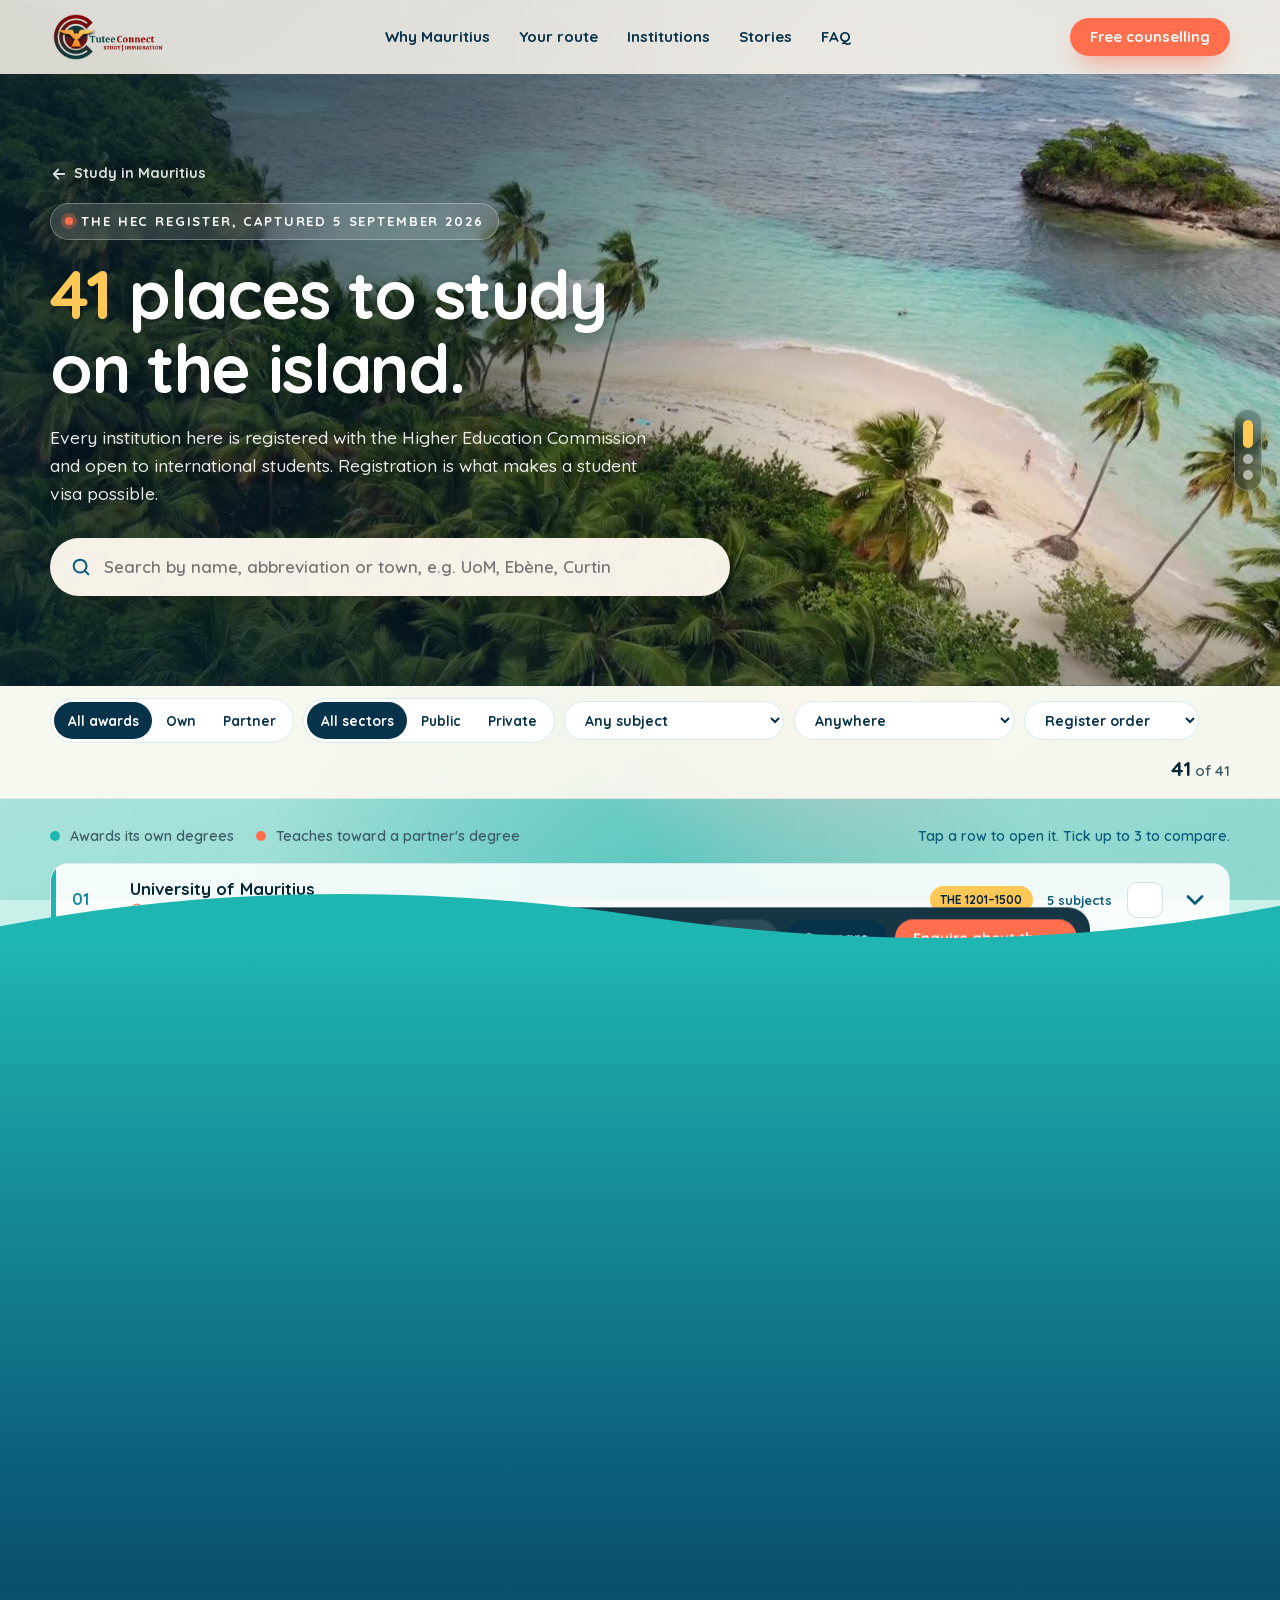
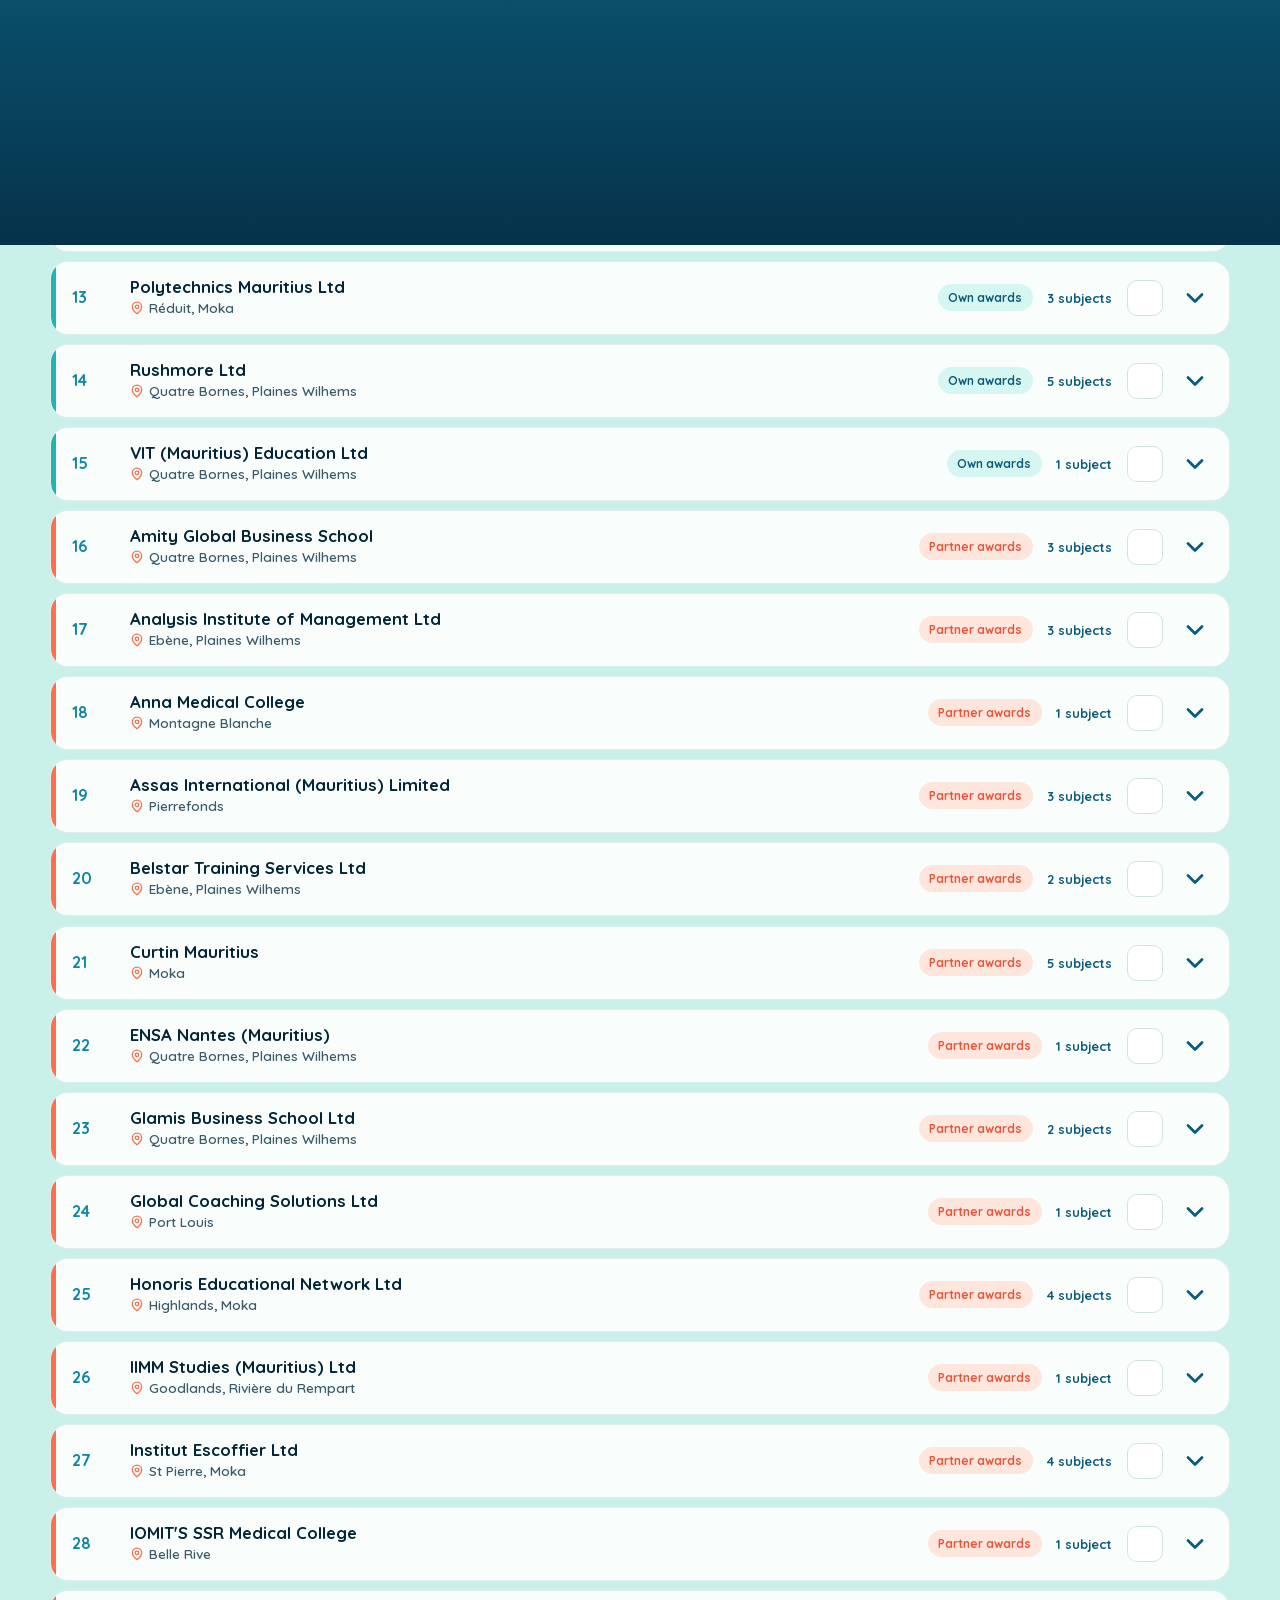
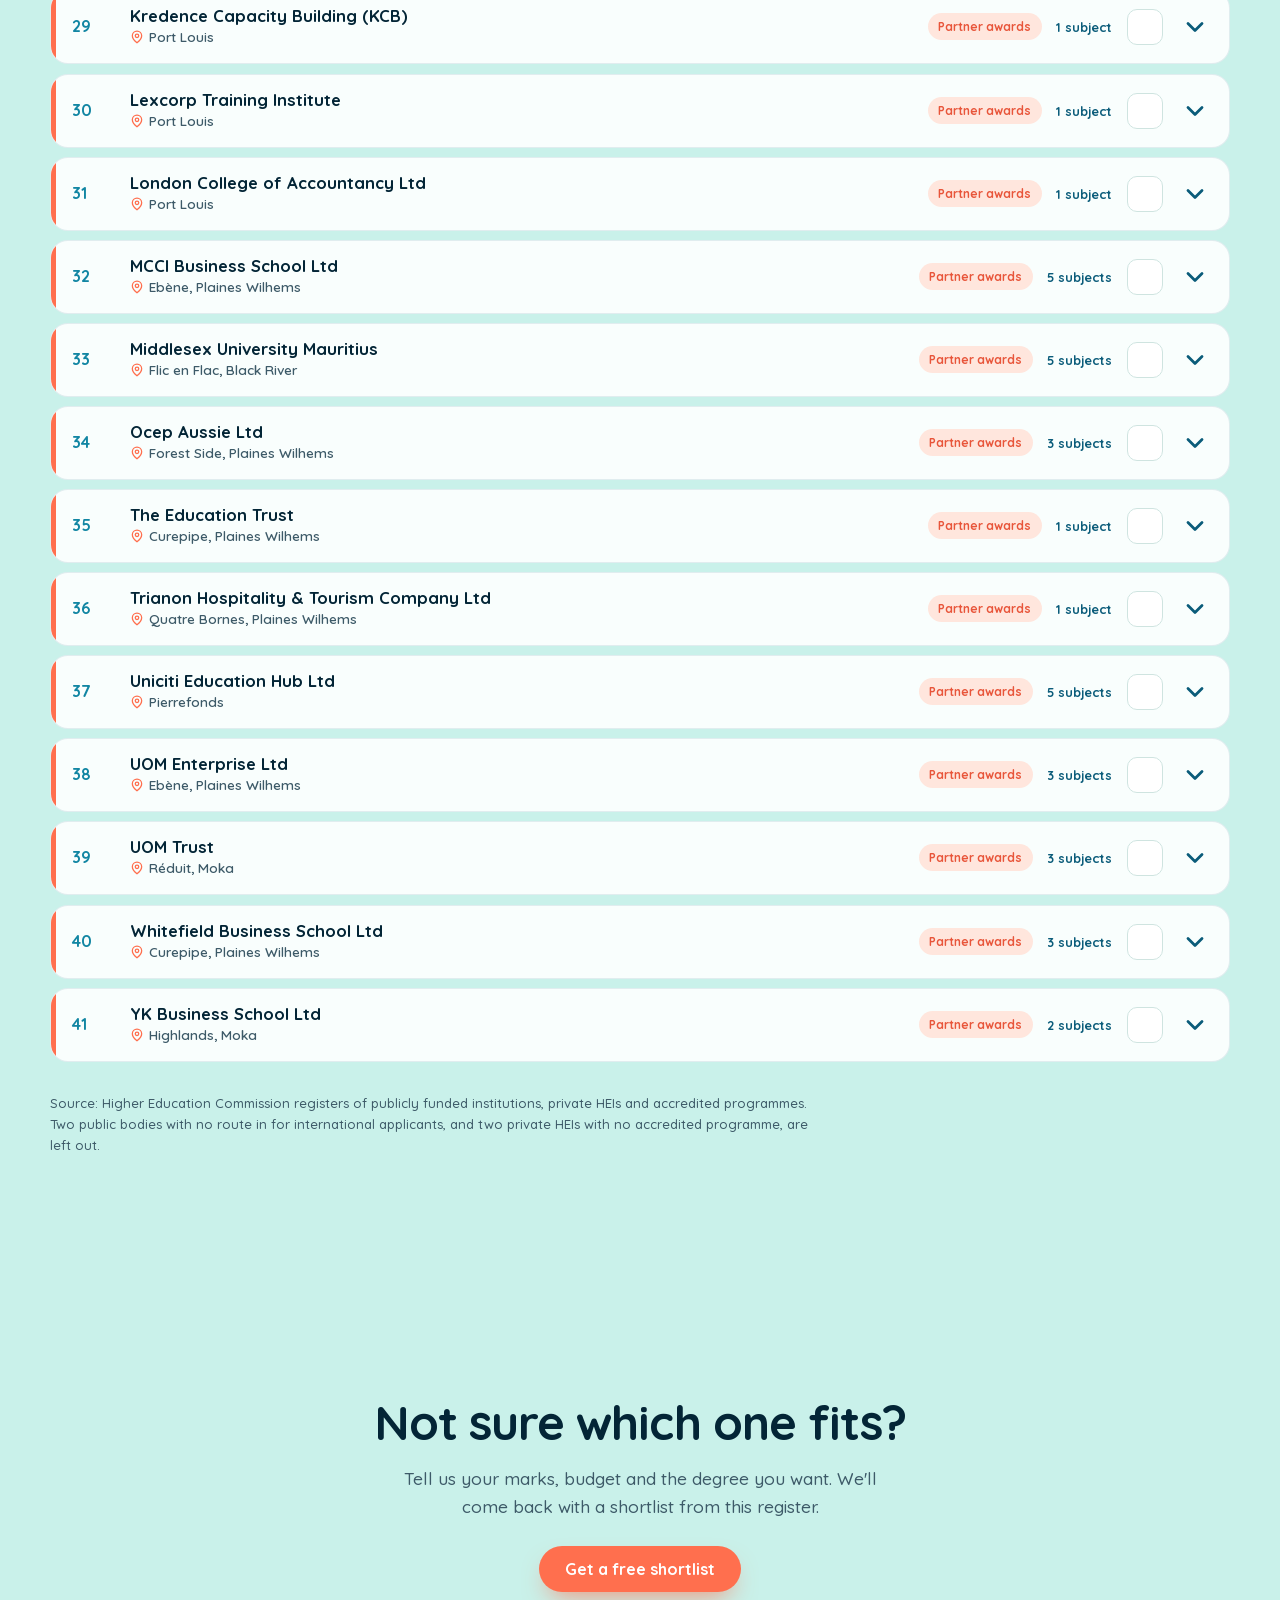
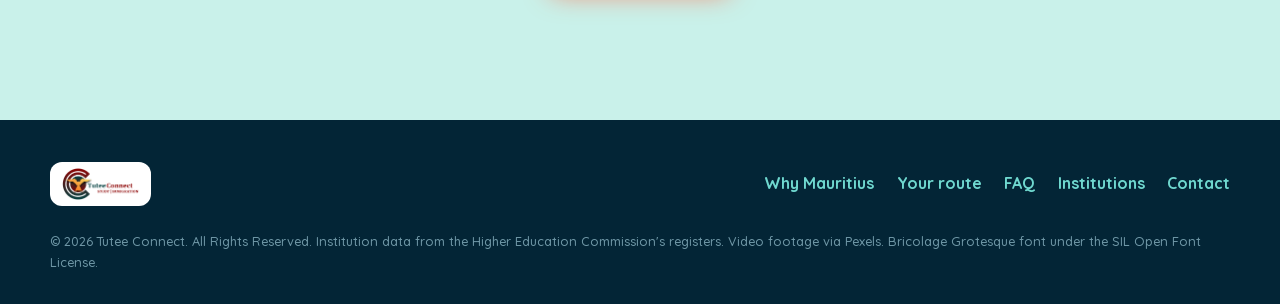
==== island-institutions.html @ f51d471b "mauritius UI changes" ====
<!DOCTYPE html>
<html lang="en-GB" class="no-js">
<head>
  <meta charset="utf-8">
  <meta name="viewport" content="width=device-width, initial-scale=1">
  <title>Mauritius Institutions — Tutee Connect</title>
  <meta name="description" content="All 41 HEC-registered institutions in Mauritius an international student can enrol in. Filter by subject, region and who awards the degree.">
  <meta name="theme-color" content="#06324a">
  <link rel="icon" href="./assets/img/logo/icon.png">
  <link rel="stylesheet" href="./assets/css/quicksand.css">
  <link rel="stylesheet" href="./assets/css/island.css">
  <script src="./assets/js/universities-data.js"></script>
  <script src="./assets/js/island.js" defer></script>
  <script src="./assets/js/island-directory.js" defer></script>
</head>
<body class="dir-page">
<header class="nav" data-nav>
  <div class="wrap nav-inner">
    <a class="nav-logo" href="island.html" aria-label="Tutee Connect home"><img src="./assets/img/logo/logo.png" alt="Tutee Connect — Study | Immigration" width="220" height="86"></a>
    <ul class="nav-links" data-nav-links><li><a href="island.html#why">Why Mauritius</a></li><li><a href="island.html#journey">Your route</a></li><li><a href="island-institutions.html">Institutions</a></li><li><a href="island.html#reviews">Stories</a></li><li><a href="island.html#faq">FAQ</a></li></ul>
    <a class="btn btn-coral nav-cta" href="island.html#contact" data-ripple>Free counselling</a>
    <button class="nav-toggle" type="button" aria-label="Open menu" aria-expanded="false" data-nav-toggle>
      <svg viewBox="0 0 24 24" fill="none" stroke="currentColor" stroke-width="2" stroke-linecap="round"><path d="M3 7c3-2 6 2 9 0s6-2 9 0M3 12c3-2 6 2 9 0s6-2 9 0M3 17c3-2 6 2 9 0s6-2 9 0"/></svg>
    </button>
  </div>
</header>

<main>
<section class="dir-hero" data-label="Top">
  <div class="dir-hero-media" aria-hidden="true"></div>
  <div class="dir-hero-shade" aria-hidden="true"></div>
  <div class="wrap dir-hero-inner">
    <a class="back-link" href="island.html">
      <svg viewBox="0 0 24 24" fill="none" stroke="currentColor" stroke-width="2.4" stroke-linecap="round" stroke-linejoin="round"><path d="M19 12H5M11 6l-6 6 6 6"/></svg> Study in Mauritius</a>
    <span class="eyebrow reveal"><span class="dot"></span> The HEC register, captured 5 September 2026</span>
    <h1 class="reveal d1"><span data-count="41">41</span> places to study on the island.</h1>
    <p class="reveal d2">Every institution here is registered with the Higher Education Commission and open to international students. Registration is what makes a student visa possible.</p>
    <div class="search reveal d3">
      <svg viewBox="0 0 24 24" fill="none" stroke="currentColor" stroke-width="2.2" stroke-linecap="round" stroke-linejoin="round" aria-hidden="true"><circle cx="11" cy="11" r="7"/><path d="M20 20l-3.5-3.5"/></svg>
      <label for="dir-search" class="sr-only">Search institutions</label>
      <input id="dir-search" type="search" placeholder="Search by name, abbreviation or town, e.g. UoM, Ebène, Curtin" autocomplete="off" data-search>
    </div>
  </div>
</section>

<section class="dir-body" data-stage="lagoon" data-label="Directory">
  <div class="toolbar" data-toolbar>
    <div class="wrap toolbar-inner">
      <div class="seg-mini" data-filter="awards" role="group" aria-label="Who awards the degree">
        <button type="button" class="on" data-value="">All awards</button>
        <button type="button" data-value="own">Own</button>
        <button type="button" data-value="partner">Partner</button>
      </div>
      <div class="seg-mini" data-filter="sector" role="group" aria-label="Sector">
        <button type="button" class="on" data-value="">All sectors</button>
        <button type="button" data-value="public">Public</button>
        <button type="button" data-value="private">Private</button>
      </div>
      <label class="sr-only" for="dir-subject">Subject</label>
      <select id="dir-subject" data-subject><option value="">Any subject</option></select>
      <label class="sr-only" for="dir-region">Region</label>
      <select id="dir-region" data-region><option value="">Anywhere</option></select>
      <label class="sr-only" for="dir-sort">Sort</label>
      <select id="dir-sort" data-sort>
        <option value="register">Register order</option>
        <option value="az">Name A–Z</option>
        <option value="subjects">Most subjects</option>
      </select>
      <p class="count" aria-live="polite"><b data-shown>41</b> of 41</p>
    </div>
  </div>

  <div class="wrap">
    <div class="legend">
      <span><i class="dot-own"></i> Awards its own degrees</span>
      <span><i class="dot-partner"></i> Teaches toward a partner's degree</span>
      <span class="legend-tip">Tap a row to open it. Tick up to 3 to compare.</span>
    </div>
    <ul class="rows" data-rows></ul>
    <div class="empty hidden" data-empty>
      <svg viewBox="0 0 64 64" aria-hidden="true"><path d="M8 44 C16 40 24 48 32 44 S48 40 56 44" fill="none" stroke="currentColor" stroke-width="3" stroke-linecap="round"/><circle cx="32" cy="24" r="10" fill="none" stroke="currentColor" stroke-width="3"/></svg>
      <h3>Nothing on the horizon</h3>
      <p>No institution matches all of those filters. Try removing one, or ask a counsellor for a shortlist.</p>
      <button type="button" class="btn btn-ocean" data-reset>Clear all filters</button>
    </div>
    <p class="dir-source">Source: Higher Education Commission registers of publicly funded institutions, private HEIs and accredited programmes. Two public bodies with no route in for international applicants, and two private HEIs with no accredited programme, are left out.</p>
  </div>

  <div class="tray" data-tray aria-live="polite">
    <div class="tray-inner">
      <div class="tray-picks" data-tray-picks></div>
      <div class="tray-actions">
        <button type="button" class="btn btn-glass-dark" data-tray-clear>Clear</button>
        <button type="button" class="btn btn-ocean" data-compare-open>Compare</button>
        <button type="button" class="btn btn-coral" data-tray-enquire>Enquire about these</button>
      </div>
    </div>
  </div>

  <div class="sheet" data-sheet role="dialog" aria-modal="true" aria-labelledby="sheet-title" hidden>
    <div class="sheet-back" data-sheet-close></div>
    <div class="sheet-card">
      <div class="sheet-head"><h2 id="sheet-title">Side by side</h2><button type="button" class="round-btn" data-sheet-close aria-label="Close comparison"><svg viewBox="0 0 24 24" fill="none" stroke="currentColor" stroke-width="2.4" stroke-linecap="round"><path d="M6 6l12 12M18 6L6 18"/></svg></button></div>
      <div class="sheet-scroll"><table class="compare" data-compare></table></div>
    </div>
  </div>
</section>

<section class="dir-cta" data-stage="horizon" data-label="Get a shortlist">
  <div class="wrap dir-cta-inner reveal">
    <h2>Not sure which one fits?</h2>
    <p>Tell us your marks, budget and the degree you want. We'll come back with a shortlist from this register.</p>
    <a class="btn btn-coral" href="island.html#contact" data-ripple>Get a free shortlist</a>
  </div>
</section>
<span hidden data-contact-href="island.html#contact"></span>
</main>

<footer class="footer">
  <div class="wrap">
    <div class="footer-inner">
      <div class="footer-brand"><img src="./assets/img/logo/logo.png" alt="Tutee Connect" width="160" height="62"></div>
      <nav aria-label="Footer">
        <a href="island.html#why">Why Mauritius</a><a href="island.html#journey">Your route</a><a href="island.html#faq">FAQ</a><a href="island-institutions.html">Institutions</a><a href="island.html#contact">Contact</a>
      </nav>
    </div>
    <small>© <span data-year>2026</span> Tutee Connect. All Rights Reserved. Institution data from the Higher Education Commission's registers. Video footage via Pexels. Bricolage Grotesque font under the SIL Open Font License.</small>
  </div>
</footer>
</body>
</html>
---- assets/css/quicksand.css ----
/* Quicksand - Vietnamese */
@font-face {
    font-family: 'Quicksand';
    font-style: normal;
    font-weight: 300;
    font-display: swap;
    src: url('../fonts/quicksand-vietnamese.woff2') format('woff2');
    unicode-range: U+0102-0103, U+0110-0111, U+0128-0129, U+0168-0169, U+01A0-01A1, U+01AF-01B0, U+0300-0301, U+0303-0304, U+0308-0309, U+0323, U+0329, U+1EA0-1EF9, U+20AB;
}

/* Quicksand - Latin Extended */
@font-face {
    font-family: 'Quicksand';
    font-style: normal;
    font-weight: 300;
    font-display: swap;
    src: url('../fonts/quicksand-latin-ext.woff2') format('woff2');
    unicode-range: U+0100-02BA, U+02BD-02C5, U+02C7-02CC, U+02CE-02D7, U+02DD-02FF, U+0304, U+0308, U+0329, U+1D00-1DBF, U+1E00-1E9F, U+1EF2-1EFF, U+2020, U+20A0-20AB, U+20AD-20C0, U+2113, U+2C60-2C7F, U+A720-A7FF;
}

/* Quicksand - Latin */
@font-face {
    font-family: 'Quicksand';
    font-style: normal;
    font-weight: 300;
    font-display: swap;
    src: url('../fonts/quicksand-latin.woff2') format('woff2');
    unicode-range: U+0000-00FF, U+0131, U+0152-0153, U+02BB-02BC, U+02C6, U+02DA, U+02DC, U+0304, U+0308, U+0329, U+2000-206F, U+20AC, U+2122, U+2191, U+2193, U+2212, U+2215, U+FEFF, U+FFFD;
}

/* Quicksand - Vietnamese */
@font-face {
    font-family: 'Quicksand';
    font-style: normal;
    font-weight: 400;
    font-display: swap;
    src: url('../fonts/quicksand-vietnamese.woff2') format('woff2');
    unicode-range: U+0102-0103, U+0110-0111, U+0128-0129, U+0168-0169, U+01A0-01A1, U+01AF-01B0, U+0300-0301, U+0303-0304, U+0308-0309, U+0323, U+0329, U+1EA0-1EF9, U+20AB;
}

/* Quicksand - Latin Extended */
@font-face {
    font-family: 'Quicksand';
    font-style: normal;
    font-weight: 400;
    font-display: swap;
    src: url('../fonts/quicksand-latin-ext.woff2') format('woff2');
    unicode-range: U+0100-02BA, U+02BD-02C5, U+02C7-02CC, U+02CE-02D7, U+02DD-02FF, U+0304, U+0308, U+0329, U+1D00-1DBF, U+1E00-1E9F, U+1EF2-1EFF, U+2020, U+20A0-20AB, U+20AD-20C0, U+2113, U+2C60-2C7F, U+A720-A7FF;
}

/* Quicksand - Latin */
@font-face {
    font-family: 'Quicksand';
    font-style: normal;
    font-weight: 400;
    font-display: swap;
    src: url('../fonts/quicksand-latin.woff2') format('woff2');
    unicode-range: U+0000-00FF, U+0131, U+0152-0153, U+02BB-02BC, U+02C6, U+02DA, U+02DC, U+0304, U+0308, U+0329, U+2000-206F, U+20AC, U+2122, U+2191, U+2193, U+2212, U+2215, U+FEFF, U+FFFD;
}

/* Quicksand - Vietnamese */
@font-face {
    font-family: 'Quicksand';
    font-style: normal;
    font-weight: 500;
    font-display: swap;
    src: url('../fonts/quicksand-vietnamese.woff2') format('woff2');
    unicode-range: U+0102-0103, U+0110-0111, U+0128-0129, U+0168-0169, U+01A0-01A1, U+01AF-01B0, U+0300-0301, U+0303-0304, U+0308-0309, U+0323, U+0329, U+1EA0-1EF9, U+20AB;
}

/* Quicksand - Latin Extended */
@font-face {
    font-family: 'Quicksand';
    font-style: normal;
    font-weight: 500;
    font-display: swap;
    src: url('../fonts/quicksand-latin-ext.woff2') format('woff2');
    unicode-range: U+0100-02BA, U+02BD-02C5, U+02C7-02CC, U+02CE-02D7, U+02DD-02FF, U+0304, U+0308, U+0329, U+1D00-1DBF, U+1E00-1E9F, U+1EF2-1EFF, U+2020, U+20A0-20AB, U+20AD-20C0, U+2113, U+2C60-2C7F, U+A720-A7FF;
}

/* Quicksand - Latin */
@font-face {
    font-family: 'Quicksand';
    font-style: normal;
    font-weight: 500;
    font-display: swap;
    src: url('../fonts/quicksand-latin.woff2') format('woff2');
    unicode-range: U+0000-00FF, U+0131, U+0152-0153, U+02BB-02BC, U+02C6, U+02DA, U+02DC, U+0304, U+0308, U+0329, U+2000-206F, U+20AC, U+2122, U+2191, U+2193, U+2212, U+2215, U+FEFF, U+FFFD;
}

/* Quicksand - Vietnamese */
@font-face {
    font-family: 'Quicksand';
    font-style: normal;
    font-weight: 600;
    font-display: swap;
    src: url('../fonts/quicksand-vietnamese.woff2') format('woff2');
    unicode-range: U+0102-0103, U+0110-0111, U+0128-0129, U+0168-0169, U+01A0-01A1, U+01AF-01B0, U+0300-0301, U+0303-0304, U+0308-0309, U+0323, U+0329, U+1EA0-1EF9, U+20AB;
}

/* Quicksand - Latin Extended */
@font-face {
    font-family: 'Quicksand';
    font-style: normal;
    font-weight: 600;
    font-display: swap;
    src: url('../fonts/quicksand-latin-ext.woff2') format('woff2');
    unicode-range: U+0100-02BA, U+02BD-02C5, U+02C7-02CC, U+02CE-02D7, U+02DD-02FF, U+0304, U+0308, U+0329, U+1D00-1DBF, U+1E00-1E9F, U+1EF2-1EFF, U+2020, U+20A0-20AB, U+20AD-20C0, U+2113, U+2C60-2C7F, U+A720-A7FF;
}

/* Quicksand - Latin */
@font-face {
    font-family: 'Quicksand';
    font-style: normal;
    font-weight: 600;
    font-display: swap;
    src: url('../fonts/quicksand-latin.woff2') format('woff2');
    unicode-range: U+0000-00FF, U+0131, U+0152-0153, U+02BB-02BC, U+02C6, U+02DA, U+02DC, U+0304, U+0308, U+0329, U+2000-206F, U+20AC, U+2122, U+2191, U+2193, U+2212, U+2215, U+FEFF, U+FFFD;
}

/* Quicksand - Vietnamese */
@font-face {
    font-family: 'Quicksand';
    font-style: normal;
    font-weight: 700;
    font-display: swap;
    src: url('../fonts/quicksand-vietnamese.woff2') format('woff2');
    unicode-range: U+0102-0103, U+0110-0111, U+0128-0129, U+0168-0169, U+01A0-01A1, U+01AF-01B0, U+0300-0301, U+0303-0304, U+0308-0309, U+0323, U+0329, U+1EA0-1EF9, U+20AB;
}

/* Quicksand - Latin Extended */
@font-face {
    font-family: 'Quicksand';
    font-style: normal;
    font-weight: 700;
    font-display: swap;
    src: url('../fonts/quicksand-latin-ext.woff2') format('woff2');
    unicode-range: U+0100-02BA, U+02BD-02C5, U+02C7-02CC, U+02CE-02D7, U+02DD-02FF, U+0304, U+0308, U+0329, U+1D00-1DBF, U+1E00-1E9F, U+1EF2-1EFF, U+2020, U+20A0-20AB, U+20AD-20C0, U+2113, U+2C60-2C7F, U+A720-A7FF;
}

/* Quicksand - Latin */
@font-face {
    font-family: 'Quicksand';
    font-style: normal;
    font-weight: 700;
    font-display: swap;
    src: url('../fonts/quicksand-latin.woff2') format('woff2');
    unicode-range: U+0000-00FF, U+0131, U+0152-0153, U+02BB-02BC, U+02C6, U+02DA, U+02DC, U+0304, U+0308, U+0329, U+2000-206F, U+20AC, U+2122, U+2191, U+2193, U+2212, U+2215, U+FEFF, U+FFFD;
}

/* Weight 800 - Vietnamese */
@font-face {
    font-family: 'Quicksand';
    font-style: normal;
    font-weight: 800;
    font-display: swap;
    src: url('../fonts/quicksand-vietnamese.woff2') format('woff2');
    unicode-range: U+0102-0103, U+0110-0111, U+0128-0129, U+0168-0169, U+01A0-01A1, U+01AF-01B0, U+0300-0301, U+0303-0304, U+0308-0309, U+0323, U+0329, U+1EA0-1EF9, U+20AB;
}

/* Weight 800 - Latin Extended */
@font-face {
    font-family: 'Quicksand';
    font-style: normal;
    font-weight: 800;
    font-display: swap;
    src: url('../fonts/quicksand-latin-ext.woff2') format('woff2');
    unicode-range: U+0100-02BA, U+02BD-02C5, U+02C7-02CC, U+02CE-02D7, U+02DD-02FF, U+0304, U+0308, U+0329, U+1D00-1DBF, U+1E00-1E9F, U+1EF2-1EFF, U+2020, U+20A0-20AB, U+20AD-20C0, U+2113, U+2C60-2C7F, U+A720-A7FF;
}

/* Weight 800 - Latin */
@font-face {
    font-family: 'Quicksand';
    font-style: normal;
    font-weight: 800;
    font-display: swap;
    src: url('../fonts/quicksand-latin.woff2') format('woff2');
    unicode-range: U+0000-00FF, U+0131, U+0152-0153, U+02BB-02BC, U+02C6, U+02DA, U+02DC, U+0304, U+0308, U+0329, U+2000-206F, U+20AC, U+2122, U+2191, U+2193, U+2212, U+2215, U+FEFF, U+FFFD;
}
---- assets/css/island.css ----
/* Tutee Connect — Study in Mauritius, island edition.
   Self-contained: no third-party fonts, images or scripts, so it passes the
   site's CSP (default-src 'self'). Animated backgrounds are drawn by
   assets/js/island.js on <canvas data-bg="…">. */

/* Layout concept: each section is a different place on the island —
   lagoon (postcards), open sea (chart), night water (budget), shoreline
   (bottles), reef current (register), sand (FAQ), sunset (contact). */
:root {
  --ocean-950: #032536;
  --ocean-900: #06324a;
  --ocean-800: #08435f;
  --ocean-700: #0b5c7a;
  --ocean-500: #1286a3;
  --lagoon: #1fb5b0;
  --lagoon-300: #6fd8cf;
  --lagoon-100: #d6f6f1;
  --sand-50: #fffaf1;
  --sand-100: #fbf1de;
  --sand-200: #f5e4c3;
  --sand-300: #efd9ae;
  --coral: #ff6f4e;
  --coral-600: #e8553a;
  --sun: #ffc857;
  --ink: #0b2a3a;
  --ink-soft: #3d5a68;
  --white: #ffffff;
  --radius: 22px;
  --shadow: 0 18px 40px -18px rgba(6, 50, 74, .35);
  --shadow-lg: 0 30px 70px -30px rgba(6, 50, 74, .55);
  --font: "Quicksand", system-ui, -apple-system, "Segoe UI", sans-serif;
  --wrap: 1180px;
  --ease: cubic-bezier(.2, .7, .2, 1);
}

*, *::before, *::after { box-sizing: border-box; }
html { scroll-behavior: smooth; background: #c9f1ea; }
body { margin: 0; font-family: var(--font); font-weight: 500; color: var(--ink); background: transparent; line-height: 1.6; -webkit-font-smoothing: antialiased; overflow-x: hidden; }
img, svg, canvas, video { display: block; max-width: 100%; }
a { color: inherit; }
h1, h2, h3 { line-height: 1.1; margin: 0; font-weight: 700; letter-spacing: -.02em; text-wrap: balance; }
p { margin: 0; }
button { font: inherit; color: inherit; }
.wrap { width: min(var(--wrap), 100% - 32px); margin-inline: auto; }
.sr-only { position: absolute; width: 1px; height: 1px; overflow: hidden; clip: rect(0 0 0 0); white-space: nowrap; }
.hidden { display: none !important; }

/* ------------------------------------------------------------ animated canvas backgrounds */
.bg-canvas { position: absolute; inset: 0; width: 100%; height: 100%; pointer-events: none; z-index: 0; image-rendering: auto; }
section > .wrap, section > .sea-strip { position: relative; z-index: 1; }

/* ------------------------------------------------------------ buttons */
.btn {
  position: relative; overflow: hidden;
  display: inline-flex; align-items: center; gap: .55rem;
  padding: .95rem 1.6rem; border-radius: 999px; border: 0;
  font: 700 1rem/1 var(--font); text-decoration: none; cursor: pointer;
  transition: transform .25s ease, box-shadow .25s ease, background .25s ease;
}
.btn svg { width: 18px; height: 18px; }
.btn-coral { background: var(--coral); color: var(--white); box-shadow: 0 12px 26px -10px rgba(255, 111, 78, .8); }
.btn-coral:hover { background: var(--coral-600); transform: translateY(-2px); }
.btn-glass { background: rgba(255, 255, 255, .14); color: var(--white); border: 1px solid rgba(255, 255, 255, .45); backdrop-filter: blur(8px); }
.btn-glass:hover { background: rgba(255, 255, 255, .26); transform: translateY(-2px); }
.btn-ocean { background: var(--ocean-900); color: var(--white); }
.btn-ocean:hover { background: var(--ocean-700); transform: translateY(-2px); }
.wa { background: #25d366; color: #fff; }
.wa:hover { background: #20ba56; transform: translateY(-2px); }
.btn:focus-visible, a:focus-visible, summary:focus-visible, button:focus-visible, [tabindex]:focus-visible, input:focus-visible + .switch-track { outline: 3px solid var(--sun); outline-offset: 3px; }
.ripple { position: absolute; border-radius: 50%; pointer-events: none; background: rgba(255, 255, 255, .45); transform: scale(0); animation: ripple .7s ease-out forwards; }
@keyframes ripple { to { transform: scale(1); opacity: 0; } }
.round-btn { width: 46px; height: 46px; border-radius: 50%; border: 1.5px solid currentColor; background: transparent; display: grid; place-items: center; cursor: pointer; transition: background .25s ease, color .25s ease, transform .25s ease; flex: none; }
.round-btn svg { width: 20px; height: 20px; }
.round-btn:hover { transform: scale(1.06); }
.round-btn:disabled { opacity: .35; cursor: default; transform: none; }
.rail-controls .round-btn:disabled:hover { background: transparent; color: var(--ocean-900); }

/* ------------------------------------------------------------ nav */
.nav { position: fixed; inset: 0 0 auto; z-index: 50; background: rgba(255, 250, 241, .84); backdrop-filter: blur(12px); padding: 14px 0; transition: box-shadow .3s ease, padding .3s ease; }
.nav.scrolled { box-shadow: 0 6px 24px -14px rgba(6, 50, 74, .4); padding: 8px 0; }
.nav-inner { display: flex; align-items: center; justify-content: space-between; gap: 1rem; }
.nav-logo img { height: 46px; width: auto; }
.nav-links { display: flex; gap: 1.8rem; list-style: none; margin: 0; padding: 0; }
.nav-links a { text-decoration: none; font-weight: 700; color: var(--ocean-900); font-size: .95rem; position: relative; }
.nav-links a::after { content: ""; position: absolute; left: 0; right: 100%; bottom: -4px; height: 2px; background: var(--coral); border-radius: 2px; transition: right .25s ease; }
.nav-links a:hover::after, .nav-links a.active::after { right: 0; }
.nav-cta { padding: .75rem 1.25rem; font-size: .92rem; }
.nav-toggle { display: none; background: none; border: 0; padding: 8px; cursor: pointer; color: var(--ocean-900); }
.nav-toggle svg { width: 28px; height: 28px; }

/* ------------------------------------------------------------ section scaffolding */
section { position: relative; }
.section { padding: clamp(64px, 8vw, 104px) 0; overflow: hidden; }
.section-head { max-width: 680px; margin-bottom: 2.4rem; }
.section-head.center { text-align: center; margin-inline: auto; }
.kicker { font-weight: 700; font-size: .8rem; letter-spacing: .16em; text-transform: uppercase; color: var(--ocean-500); display: inline-flex; gap: .5rem; align-items: center; }
.kicker svg { width: 22px; height: 10px; }
.section h2 { font-size: clamp(2rem, 4vw, 3.1rem); margin: .7rem 0 .9rem; color: var(--ocean-950); }
.section-head p { color: var(--ink-soft); font-size: 1.08rem; }
.label { font-size: .78rem; font-weight: 700; letter-spacing: .12em; text-transform: uppercase; }

/* ------------------------------------------------------------ BOTTLES — shoreline */
.bottles { background: transparent; }
.sea-strip { position: relative; height: 230px; overflow: hidden; }
.sea-waves { position: absolute; inset: 90px 0 0; background: linear-gradient(180deg, #6fd8cf, #1286a3); -webkit-mask: linear-gradient(180deg, #000 70%, transparent); mask: linear-gradient(180deg, #000 70%, transparent); }
.sw { position: absolute; left: 0; width: 200%; height: 40px; background-repeat: repeat-x; animation: sw 9s linear infinite; }
.sw1 { top: -26px; height: 28px; background-size: 320px 28px; background-image: url("data:image/svg+xml,%3Csvg xmlns='http://www.w3.org/2000/svg' viewBox='0 0 320 28'%3E%3Cpath d='M0 18 C40 6 80 6 120 14 S200 26 240 16 S300 6 320 18 V28 H0Z' fill='%236fd8cf'/%3E%3C/svg%3E"); animation-duration: 12s; }
.sw2 { top: 30px; opacity: .45; background-size: 160px 40px; animation-duration: 13s; animation-direction: reverse; background-image: radial-gradient(ellipse 60px 10px at 80px 20px, rgba(255, 255, 255, .7), transparent); }
.sw3 { top: 80px; opacity: .35; background-size: 160px 40px; animation-duration: 7s; background-image: radial-gradient(ellipse 50px 8px at 40px 20px, rgba(255, 255, 255, .7), transparent); }
@keyframes sw { to { transform: translateX(-320px); } }
.bottle-row { position: absolute; inset: 0; display: flex; justify-content: center; align-items: flex-start; gap: clamp(1rem, 6vw, 5rem); padding-top: 34px; }
.bottle-btn { background: none; border: 0; padding: 0; cursor: pointer; width: 92px; display: grid; justify-items: center; gap: .3rem; animation: float 5s ease-in-out infinite; }
.bottle-btn:nth-child(2) { animation-delay: -1.2s; } .bottle-btn:nth-child(3) { animation-delay: -2.5s; } .bottle-btn:nth-child(4) { animation-delay: -3.7s; }
.bottle-btn svg { width: 92px; height: 92px; overflow: visible; transition: transform .5s var(--ease); transform: rotate(-24deg); }
.bottle-btn:hover svg { transform: rotate(-12deg) translateY(-6px); }
.bottle-btn.open svg { transform: rotate(0deg) translateY(-28px); }
.bottle-btn.open { animation-play-state: paused; }
.bottle-btn .cork, .bottle-btn .inside { transform-box: fill-box; transform-origin: 50% 50%; transition: transform .45s var(--ease), opacity .45s ease; }
.bottle-btn.uncorked .cork { transform: translate(14px, -26px) rotate(70deg); opacity: 0; }
.bottle-btn.emptied .inside { opacity: 0; transform: translateY(-20px); }
.bottle-btn > span { font-size: .78rem; font-weight: 700; color: var(--white); background: rgba(3, 37, 54, .5); padding: .15rem .55rem; border-radius: 999px; transition: background .3s ease; }
.bottle-btn.open > span { background: var(--coral); }
@keyframes float { 0%, 100% { translate: 0 0; rotate: -3deg; } 50% { translate: 0 10px; rotate: 3deg; } }
.msg-stage { position: relative; min-height: 240px; display: grid; place-items: center; margin-top: 1rem; transition: min-height .5s var(--ease); }
.msg-hint { color: var(--ink-soft); font-weight: 700; display: flex; align-items: center; gap: .6rem; transition: opacity .3s ease; }
.msg-hint::before { content: ""; width: 10px; height: 10px; border-radius: 50%; background: var(--coral); animation: beacon 2.4s ease-in-out infinite; }
.note-paper { position: absolute; left: 50%; top: 0; width: min(720px, 100%); transform: translateX(-50%); background: #fff8e6; border-radius: 6px; padding: 2rem 2.2rem; box-shadow: 0 22px 40px -24px rgba(6, 50, 74, .45); background-image: repeating-linear-gradient(180deg, transparent 0 31px, rgba(204, 168, 104, .25) 31px 32px); }
.note-paper::before, .note-paper::after { content: ""; position: absolute; top: -10px; bottom: -10px; width: 20px; background: linear-gradient(90deg, #e6cf9c, #f6e6bf 45%, #dcc18a); border-radius: 10px; box-shadow: 0 4px 10px -4px rgba(0, 0, 0, .25); }
@property --u { syntax: '<number>'; inherits: true; initial-value: 1; }
.note-paper { --u: 1; clip-path: inset(-14px calc((1 - var(--u)) * 50%) -14px calc((1 - var(--u)) * 50%)); }
.note-paper::before { left: calc((1 - var(--u)) * 50% - 10px); } .note-paper::after { right: calc((1 - var(--u)) * 50% - 10px); }
.note-paper > * { opacity: calc(var(--u) * 1.6 - .6); }
.note-num { font-size: .78rem; font-weight: 700; letter-spacing: .14em; text-transform: uppercase; color: var(--coral-600); }
.note-paper h3 { font-size: 1.5rem; margin: .5rem 0 .6rem; }
.note-paper p { color: var(--ink-soft); font-size: 1.05rem; line-height: 2rem; }
.fly-scroll { position: fixed; z-index: 60; width: 18px; height: 54px; margin: -27px 0 0 -9px; left: 0; top: 0; border-radius: 9px; pointer-events: none; background: linear-gradient(90deg, #dcc18a, #fff4d6 45%, #e2c992); box-shadow: 0 6px 14px -6px rgba(0, 0, 0, .35); }
.fly-scroll::before, .fly-scroll::after { content: ""; position: absolute; left: -3px; right: -3px; height: 6px; border-radius: 3px; background: #c9a467; }
.fly-scroll::before { top: -2px; } .fly-scroll::after { bottom: -2px; }

/* ------------------------------------------------------------ footer */
.footer { background: var(--ocean-950); color: #a9c9d4; padding: 2.6rem 0 2rem; }
.footer-inner { display: flex; flex-wrap: wrap; justify-content: space-between; gap: 1.5rem; align-items: center; }
.footer-brand img { height: 44px; width: auto; background: var(--white); padding: 6px 10px; border-radius: 12px; }
.footer a { color: var(--lagoon-300); text-decoration: none; font-weight: 700; }
.footer a:hover { color: var(--white); }
.footer nav { display: flex; gap: 1.4rem; flex-wrap: wrap; }
.footer small { display: block; margin-top: 1.6rem; font-size: .8rem; color: #6f97a6; }



/* ------------------------------------------------------------ DIRECTORY PAGE */
.eyebrow { display: inline-flex; align-items: center; gap: .5rem; font-weight: 700; font-size: .82rem; letter-spacing: .14em; text-transform: uppercase; color: var(--white); background: rgba(255, 255, 255, .14); padding: .45rem .9rem; border-radius: 999px; border: 1px solid rgba(255, 255, 255, .3); backdrop-filter: blur(6px); }
.eyebrow .dot { width: 8px; height: 8px; border-radius: 50%; background: var(--coral); box-shadow: 0 0 0 4px rgba(255, 111, 78, .3); animation: beacon 2.4s ease-in-out infinite; }
.dir-hero { position: relative; overflow: hidden; color: var(--white); background: var(--ocean-900); padding: clamp(130px, 18vh, 170px) 0 clamp(60px, 8vw, 90px); }
.dir-hero-media { position: absolute; inset: 0; background: url("../video/island-hero.jpg") 50% 60% / cover no-repeat; animation: kenburns 40s ease-in-out infinite alternate; will-change: transform; transform: translateZ(0); }
@keyframes kenburns { to { transform: scale(1.1) translate3d(-2%, -2%, 0); } }
.dir-hero-shade { position: absolute; inset: 0; background: linear-gradient(90deg, rgba(3, 30, 44, .72) 0%, rgba(3, 30, 44, .45) 38%, rgba(3, 30, 44, 0) 70%), linear-gradient(180deg, rgba(3, 30, 44, .35) 0%, rgba(3, 30, 44, 0) 30%, rgba(3, 30, 44, 0) 80%, rgba(3, 30, 44, .3) 100%); }
.dir-hero h1, .dir-hero p, .dir-hero .back-link { text-shadow: 0 2px 18px rgba(0, 0, 0, .35); }
.dir-hero .bg-canvas { z-index: 1; opacity: .7; }
.dir-hero-inner { position: relative; z-index: 2; display: grid; gap: 1.1rem; justify-items: start; }
.dir-hero h1 { font-size: clamp(2.4rem, 5.4vw, 4.2rem); max-width: 820px; }
.dir-hero h1 span { color: var(--sun); }
.dir-hero p { color: rgba(255, 255, 255, .9); font-size: 1.1rem; max-width: 620px; }
.back-link { display: inline-flex; align-items: center; gap: .4rem; text-decoration: none; font-weight: 700; font-size: .9rem; color: rgba(255, 255, 255, .85); }
.back-link svg { width: 18px; height: 18px; transition: transform .25s ease; }
.back-link:hover svg { transform: translateX(-4px); }
.search { position: relative; width: min(680px, 100%); margin-top: .8rem; }
.search svg { position: absolute; left: 20px; top: 50%; width: 22px; height: 22px; margin-top: -11px; color: var(--ocean-700); }
.search input { width: 100%; font: 600 1.05rem var(--font); padding: 1.15rem 1.2rem 1.15rem 3.4rem; border-radius: 999px; border: 0; background: rgba(255, 250, 241, .96); color: var(--ink); box-shadow: 0 20px 40px -20px rgba(0, 0, 0, .5); }
.search input:focus { outline: none; box-shadow: 0 0 0 4px rgba(111, 216, 207, .55), 0 20px 40px -20px rgba(0, 0, 0, .5); }
.dir-body { position: relative; background: transparent; padding: 0 0 7rem; }
.toolbar { position: sticky; top: 62px; z-index: 30; padding: .8rem 0; background: rgba(255, 250, 241, .9); backdrop-filter: blur(12px); border-bottom: 1px solid rgba(11, 92, 122, .1); }
.toolbar-inner { display: flex; flex-wrap: wrap; gap: .6rem; align-items: center; }
.seg-mini { display: inline-flex; background: var(--white); border: 1.5px solid #d8ebe8; border-radius: 999px; padding: 3px; }
.seg-mini button { border: 0; background: none; padding: .45rem .85rem; border-radius: 999px; font-weight: 700; font-size: .85rem; color: var(--ocean-900); cursor: pointer; transition: background .2s ease, color .2s ease; }
.seg-mini button.on { background: var(--ocean-900); color: var(--white); }
.toolbar select { font: 700 .88rem var(--font); color: var(--ocean-900); background: var(--white); border: 1.5px solid #d8ebe8; border-radius: 999px; padding: .55rem 2rem .55rem 1rem; max-width: 220px; }
.toolbar select:focus { outline: none; border-color: var(--lagoon); }
.count { margin-left: auto; font-size: .95rem; color: var(--ink-soft); font-weight: 600; }
.count b { color: var(--ocean-950); font-size: 1.3rem; font-variant-numeric: tabular-nums; }
.legend { display: flex; flex-wrap: wrap; gap: .5rem 1.4rem; align-items: center; margin: 1.6rem 0 1rem; font-size: .88rem; font-weight: 600; color: var(--ink-soft); }
.legend i { display: inline-block; width: 10px; height: 10px; border-radius: 50%; margin-right: .35rem; vertical-align: 0; }
.dot-own { background: var(--lagoon); } .dot-partner { background: var(--coral); }
.legend-tip { margin-left: auto; color: var(--ocean-700); }
.rows { list-style: none; margin: 0; padding: 0; display: grid; gap: .6rem; }
.row { position: relative; background: rgba(255, 255, 255, .88); border: 1px solid rgba(11, 92, 122, .1); border-radius: 18px; overflow: hidden; transition: box-shadow .3s ease, border-color .3s ease, transform .3s var(--ease); contain: layout paint; }
.row::before { content: ""; position: absolute; left: 0; top: 0; bottom: 0; width: 5px; background: var(--lagoon); }
.row.partner::before { background: var(--coral); }
.row:hover { border-color: var(--lagoon-300); box-shadow: 0 14px 28px -22px rgba(6, 50, 74, .55); transform: translateX(4px); }
.row.open { border-color: var(--lagoon); box-shadow: 0 20px 40px -26px rgba(6, 50, 74, .6); transform: none; }
.row.intro { animation: rowIn .45s var(--ease) both; }
@keyframes rowIn { from { opacity: 0; transform: translateY(10px); } }
.row-head { display: grid; grid-template-columns: 44px minmax(0, 1fr) auto auto 40px 32px; align-items: center; gap: .9rem; padding: .9rem 1rem .9rem 1.3rem; cursor: pointer; }
.row-idx { font-weight: 700; color: var(--ocean-500); font-variant-numeric: tabular-nums; }
.row-name b { display: block; font-size: 1.05rem; color: var(--ocean-950); line-height: 1.25; }
.row-name small { display: flex; gap: .3rem; align-items: center; color: var(--ink-soft); font-size: .85rem; font-weight: 600; }
.row-name small svg { width: 14px; height: 14px; color: var(--coral); flex: none; }
.badge { font-size: .75rem; font-weight: 700; padding: .25rem .65rem; border-radius: 999px; background: var(--lagoon-100); color: var(--ocean-700); white-space: nowrap; }
.badge.partner { background: #ffe6dd; color: var(--coral-600); }
.badge.rank { background: var(--sun); color: var(--ocean-950); }
.subj-count { font-size: .8rem; font-weight: 700; color: var(--ocean-700); white-space: nowrap; }
.pick { width: 36px; height: 36px; border-radius: 10px; border: 1.5px solid #cfe4e0; background: var(--white); display: grid; place-items: center; cursor: pointer; color: transparent; transition: background .2s ease, border-color .2s ease, color .2s ease, transform .2s var(--ease); }
.pick svg { width: 18px; height: 18px; }
.pick:hover { border-color: var(--lagoon); transform: scale(1.06); }
.pick[aria-pressed="true"] { background: var(--lagoon); border-color: var(--lagoon); color: var(--white); }
.chev { width: 28px; height: 28px; color: var(--ocean-700); transition: transform .35s var(--ease); }
.row.open .chev { transform: rotate(180deg); }
.row-body { display: grid; grid-template-rows: 0fr; transition: grid-template-rows .4s var(--ease); }
.row.open .row-body { grid-template-rows: 1fr; }
.row-body > div { overflow: hidden; }
.row-inner { padding: 0 1.3rem 1.2rem 4.6rem; display: grid; gap: .9rem; }
.row-inner p { color: var(--ink-soft); font-size: .95rem; }
.subjects { display: flex; flex-wrap: wrap; gap: .35rem; }
.subjects span { font-size: .8rem; color: var(--ocean-800); background: var(--lagoon-100); padding: .25rem .6rem; border-radius: 8px; }
.row-actions { display: flex; gap: .6rem; flex-wrap: wrap; }
.enquire { border: 0; background: var(--ocean-900); color: var(--white); font: 700 .92rem var(--font); padding: .7rem 1.2rem; border-radius: 999px; cursor: pointer; display: inline-flex; gap: .4rem; align-items: center; position: relative; overflow: hidden; transition: background .25s ease, transform .25s ease; }
.enquire:hover { background: var(--coral); transform: translateY(-2px); }
.enquire svg { width: 16px; height: 16px; }
.ghost { border: 1.5px solid var(--ocean-900); background: transparent; color: var(--ocean-900); font: 700 .92rem var(--font); padding: .65rem 1.1rem; border-radius: 999px; cursor: pointer; transition: background .2s ease, color .2s ease; }
.ghost:hover, .ghost[aria-pressed="true"] { background: var(--ocean-900); color: var(--white); }
mark { background: #fff1b8; color: inherit; border-radius: 3px; padding: 0 1px; }
.empty { text-align: center; padding: 3rem 1rem; color: var(--ink-soft); display: grid; justify-items: center; gap: .8rem; }
.empty svg { width: 64px; height: 64px; color: var(--lagoon); }
.empty h3 { color: var(--ocean-950); font-size: 1.4rem; }
.dir-source { margin-top: 2rem; font-size: .82rem; color: var(--ink-soft); max-width: 760px; }
.tray { position: fixed; left: 50%; bottom: 18px; z-index: 45; width: min(900px, calc(100% - 32px)); transform: translate(-50%, 140%); transition: transform .5s var(--ease); }
.tray.show { transform: translate(-50%, 0); }
.tray-inner { display: flex; align-items: center; gap: 1rem; flex-wrap: wrap; justify-content: space-between; background: rgba(3, 37, 54, .92); backdrop-filter: blur(12px); color: var(--white); border-radius: 22px; padding: .8rem .8rem .8rem 1.2rem; box-shadow: 0 24px 50px -20px rgba(0, 0, 0, .6); }
.tray-picks { display: flex; gap: .5rem; flex-wrap: wrap; min-width: 0; }
.tray-picks span { display: inline-flex; align-items: center; gap: .4rem; font-size: .85rem; font-weight: 700; background: rgba(255, 255, 255, .12); padding: .35rem .5rem .35rem .8rem; border-radius: 999px; max-width: 240px; }
.tray-picks span em { font-style: normal; overflow: hidden; text-overflow: ellipsis; white-space: nowrap; }
.tray-picks button { border: 0; background: rgba(255, 255, 255, .2); color: #fff; width: 20px; height: 20px; border-radius: 50%; cursor: pointer; line-height: 1; flex: none; }
.tray-actions { display: flex; gap: .5rem; }
.tray-actions .btn { padding: .7rem 1.1rem; font-size: .9rem; }
.btn-glass-dark { background: rgba(255, 255, 255, .1); color: var(--white); }
.btn-glass-dark:hover { background: rgba(255, 255, 255, .2); }
.sheet { position: fixed; inset: 0; z-index: 90; display: grid; place-items: center; padding: 16px; }
.sheet[hidden] { display: none; }
.sheet-back { position: absolute; inset: 0; background: rgba(3, 37, 54, .55); backdrop-filter: blur(4px); animation: fadeIn .3s ease both; }
.sheet-card { position: relative; width: min(1000px, 100%); max-height: 86vh; display: flex; flex-direction: column; background: var(--sand-50); border-radius: 26px; box-shadow: 0 40px 80px -30px rgba(0, 0, 0, .6); animation: sheetIn .45s var(--ease) both; overflow: hidden; }
@keyframes fadeIn { from { opacity: 0; } }
@keyframes sheetIn { from { opacity: 0; transform: translateY(30px) scale(.97); } }
.sheet-head { display: flex; justify-content: space-between; align-items: center; padding: 1.2rem 1.4rem; border-bottom: 1px solid #ecdfc4; color: var(--ocean-900); }
.sheet-head h2 { font-size: 1.4rem; }
.sheet-scroll { overflow: auto; padding: 1rem 1.4rem 1.6rem; }
.compare { width: 100%; border-collapse: separate; border-spacing: 0; min-width: 560px; }
.compare th, .compare td { text-align: left; vertical-align: top; padding: .8rem .9rem; border-bottom: 1px solid #ecdfc4; font-size: .92rem; }
.compare thead th { font-size: 1.05rem; color: var(--ocean-950); background: var(--white); position: sticky; top: 0; }
.compare tbody th { width: 150px; font-size: .72rem; letter-spacing: .14em; text-transform: uppercase; color: var(--ocean-500); }
.compare td .subjects span { font-size: .75rem; }
.dir-cta { position: relative; overflow: hidden; color: var(--ink); padding: clamp(80px, 10vw, 140px) 0; background: transparent; text-align: center; }
.dir-cta-inner { position: relative; z-index: 1; display: grid; justify-items: center; gap: 1rem; }
.dir-cta h2 { font-size: clamp(2rem, 4vw, 3rem); color: var(--ocean-950); }
.dir-cta p { max-width: 520px; color: var(--ink-soft); font-size: 1.08rem; margin-bottom: .6rem; }

/* ------------------------------------------------------------ STAGE: one fixed background that
   morphs from scene to scene as you scroll, so sections never meet at a hard edge.
   Everything here is cheap to paint: no animated blur filters and no blend modes. */
.stage { position: fixed; inset: 0; z-index: -1; overflow: hidden; background: #c9f1ea; pointer-events: none; contain: strict; }
.layer { position: absolute; inset: 0; opacity: 0; will-change: opacity; overflow: hidden; visibility: hidden; }
.layer.live { visibility: visible; }
.layer:not(.live) * { animation-play-state: paused !important; }
.layer canvas { position: absolute; inset: 0; width: 100%; height: 100%; }
.grain { position: absolute; inset: 0; background: url("data:image/svg+xml,%3Csvg xmlns='http://www.w3.org/2000/svg' width='160' height='160'%3E%3Cfilter id='n'%3E%3CfeTurbulence type='fractalNoise' baseFrequency='.85' numOctaves='3' stitchTiles='stitch'/%3E%3CfeColorMatrix values='0 0 0 0 0 0 0 0 0 0 0 0 0 0 0 0 0 0 .5 0'/%3E%3C/filter%3E%3Crect width='100%25' height='100%25' filter='url(%23n)'/%3E%3C/svg%3E"); opacity: .07; }

/* lagoon (why / directory) */
.layer-lagoon { background: linear-gradient(160deg, #d8f7f1 0%, #aee9e1 55%, #8fdcd3 100%); }
.mesh { position: absolute; border-radius: 50%; will-change: transform; animation: meshmove 22s ease-in-out infinite alternate; }
.mesh.m1 { width: 70vw; height: 70vw; left: -22vw; top: -28vw; background: radial-gradient(circle, rgba(111, 216, 207, .9), rgba(111, 216, 207, 0) 65%); }
.mesh.m2 { width: 60vw; height: 60vw; right: -18vw; top: 0; background: radial-gradient(circle, rgba(255, 241, 184, .8), rgba(255, 241, 184, 0) 65%); animation-duration: 27s; animation-delay: -6s; }
.mesh.m3 { width: 66vw; height: 66vw; left: 18vw; bottom: -34vw; background: radial-gradient(circle, rgba(31, 181, 176, .55), rgba(31, 181, 176, 0) 65%); animation-duration: 31s; animation-delay: -12s; }
.mesh.m4 { width: 44vw; height: 44vw; right: 14vw; bottom: -4vh; background: radial-gradient(circle, rgba(255, 201, 184, .5), rgba(255, 201, 184, 0) 65%); animation-duration: 25s; animation-delay: -3s; }
@keyframes meshmove { 33% { transform: translate3d(6vw, 4vh, 0) scale(1.08); } 66% { transform: translate3d(-4vw, 8vh, 0) scale(.96); } 100% { transform: translate3d(3vw, -5vh, 0) scale(1.04); } }
.spot { position: absolute; width: 640px; height: 640px; left: 0; top: 0; margin: -320px 0 0 -320px; border-radius: 50%; background: radial-gradient(circle, rgba(255, 255, 255, .38), rgba(255, 255, 255, 0) 62%); transform: translate3d(var(--sx, 50vw), var(--sy, 40vh), 0); will-change: transform; }

/* chart (route) */
.layer-chart { background: radial-gradient(ellipse at 70% 20%, #0f7896 0%, #08435f 55%, #06324a 100%); }
.coords { position: absolute; right: 24px; bottom: 20px; font-size: .72rem; letter-spacing: .18em; color: rgba(214, 246, 241, .55); font-weight: 700; }

/* shore (bottles) */
.layer-shore { background: linear-gradient(180deg, #fff3dd 0%, #fbe8c6 60%, #f7dcae 100%); }
.leak { position: absolute; border-radius: 50%; will-change: transform; animation: meshmove 26s ease-in-out infinite alternate; }
.leak.l1 { width: 70vw; height: 60vw; left: -22vw; top: -24vw; background: radial-gradient(circle, rgba(255, 200, 120, .6), rgba(255, 200, 120, 0) 65%); }
.leak.l2 { width: 60vw; height: 60vw; right: -18vw; bottom: -24vw; background: radial-gradient(circle, rgba(255, 160, 120, .4), rgba(255, 160, 120, 0) 65%); animation-delay: -9s; }
.leaves { position: absolute; inset: -10%; transform: translate3d(calc(var(--px, 0) * 20px), calc(var(--py, 0) * 14px), 0); transition: transform .8s var(--ease); }
.leaf { position: absolute; width: 520px; height: 520px; background: url("data:image/svg+xml,%3Csvg xmlns='http://www.w3.org/2000/svg' viewBox='0 0 400 400'%3E%3Cg fill='%23000'%3E%3Cpath d='M200 200 C240 120 330 90 400 110 C340 120 300 150 270 190 C320 170 360 175 390 195 C330 195 290 210 255 235 C300 235 330 250 350 275 C300 260 250 255 200 200Z'/%3E%3Cpath d='M200 200 C160 120 70 90 0 110 C60 120 100 150 130 190 C80 170 40 175 10 195 C70 195 110 210 145 235 C100 235 70 250 50 275 C100 260 150 255 200 200Z'/%3E%3Cpath d='M200 200 C190 120 210 50 250 0 C230 60 228 110 235 150 C250 100 280 70 310 55 C280 100 260 150 255 190Z'/%3E%3Cpath d='M196 205 L204 205 L214 400 L186 400Z'/%3E%3C/g%3E%3C/svg%3E") center / contain no-repeat; opacity: .06; transform-origin: 50% 100%; animation: sway 9s ease-in-out infinite alternate; }
.leaf.f1 { left: -60px; top: -120px; transform: rotate(160deg); }
.leaf.f2 { right: -80px; top: 10%; width: 640px; height: 640px; animation-duration: 11s; animation-delay: -4s; }
.leaf.f3 { left: 35%; bottom: -260px; width: 460px; height: 460px; opacity: .045; animation-duration: 13s; }
@keyframes sway { from { rotate: -4deg; } to { rotate: 5deg; } }

/* reef (register) */
.layer-reef { background: linear-gradient(180deg, #0d86a3 0%, #0a6584 45%, #06415c 100%); }
.rays { position: absolute; inset: -20% -10% 0; background: repeating-linear-gradient(100deg, rgba(255, 255, 255, 0) 0 60px, rgba(255, 255, 255, .07) 60px 90px, rgba(255, 255, 255, 0) 90px 170px); -webkit-mask: linear-gradient(180deg, #000, transparent 75%); mask: linear-gradient(180deg, #000, transparent 75%); animation: rays 14s ease-in-out infinite alternate; transform-origin: 50% 0; }
@keyframes rays { from { transform: skewX(-6deg) translateX(-3%); } to { transform: skewX(6deg) translateX(3%); } }

/* dunes (FAQ) */
.layer-dunes { background: linear-gradient(180deg, #fde7d3 0%, #f9d9d4 45%, #eadcf1 100%); }
.halo { position: absolute; left: 62%; top: 18%; width: 360px; height: 360px; margin: -180px 0 0 -180px; border-radius: 50%; background: radial-gradient(circle, rgba(255, 240, 200, .95), rgba(255, 210, 170, 0) 65%); animation: halo 10s ease-in-out infinite alternate; }
@keyframes halo { to { transform: scale(1.12); } }
.dune { position: absolute; left: -10%; right: -10%; bottom: 0; transform: translate3d(calc(var(--px, 0) * var(--k) * 1px), 0, 0); transition: transform 1s var(--ease); }
.dune svg { width: 100%; height: 100%; }
.dune.d1 { height: 55%; --k: 10; opacity: .55; }
.dune.d2 { height: 42%; --k: 22; opacity: .7; }
.dune.d3 { height: 28%; --k: 36; }

/* lanterns (reviews) — a night lagoon with warm lanterns rising */
.layer-lanterns { background: radial-gradient(ellipse at 50% 120%, #1d6f86 0%, #0f3b5c 38%, #0a1f3c 70%, #07152b 100%); }
.lt-stars { position: absolute; inset: 0 0 35% 0; background-image: radial-gradient(1.4px 1.4px at 12% 18%, #fff, transparent), radial-gradient(1px 1px at 28% 40%, #fff, transparent), radial-gradient(1.6px 1.6px at 44% 12%, #fff, transparent), radial-gradient(1px 1px at 63% 30%, #fff, transparent), radial-gradient(1.4px 1.4px at 78% 16%, #fff, transparent), radial-gradient(1px 1px at 90% 44%, #fff, transparent), radial-gradient(1.2px 1.2px at 6% 52%, #fff, transparent), radial-gradient(1px 1px at 55% 55%, #fff, transparent); opacity: .8; animation: twinkle 4s ease-in-out infinite alternate; }
@keyframes twinkle { to { opacity: .35; } }
.lt-moon { position: absolute; right: 8%; top: 9%; width: 96px; height: 96px; border-radius: 50%; background: radial-gradient(circle at 40% 40%, #fffbea, #f3e6bf 60%, #d8c99c); box-shadow: 0 0 90px 30px rgba(255, 240, 200, .18); }
.lt-sea { position: absolute; left: 0; right: 0; bottom: 0; height: 30%; background: linear-gradient(180deg, rgba(29, 111, 134, 0), rgba(15, 59, 92, .9)); }
.lt-sea::before { content: ""; position: absolute; right: 8%; top: 0; width: 96px; height: 100%; margin-left: 0; background: repeating-linear-gradient(180deg, rgba(255, 240, 200, .5) 0 2px, transparent 2px 12px); -webkit-mask: linear-gradient(180deg, #000, transparent); mask: linear-gradient(180deg, #000, transparent); }
.lantern-glow { position: absolute; bottom: -60px; width: 26px; height: 34px; border-radius: 40% 40% 46% 46%; background: radial-gradient(ellipse at 50% 60%, #fff3c4, #ffb347 55%, #ff7a3d); box-shadow: 0 0 30px 10px rgba(255, 170, 70, .45); animation: rise 22s linear infinite; opacity: 0; }
@keyframes rise { 0% { transform: translate3d(0, 0, 0); opacity: 0; } 10% { opacity: .95; } 80% { opacity: .8; } 100% { transform: translate3d(40px, -115vh, 0); opacity: 0; } }

/* horizon (contact / directory CTA) — a clear late-afternoon sky over the lagoon, planes passing */
.layer-horizon { background: linear-gradient(180deg, #a9e3f0 0%, #d4f1f2 42%, #fff1d9 72%, #fbe2bf 100%); }
.h-sun { position: absolute; right: 14%; top: 16%; width: 260px; height: 260px; margin: -130px -130px 0 0; border-radius: 50%; background: radial-gradient(circle, #fffbe8 0%, #ffe39a 32%, rgba(255, 210, 120, 0) 68%); animation: halo 9s ease-in-out infinite alternate; }
.cloud { position: absolute; height: 46px; border-radius: 46px; background: radial-gradient(ellipse at 50% 60%, rgba(255, 255, 255, .95), rgba(255, 255, 255, 0) 70%); will-change: transform; animation: cloud 80s linear infinite; }
.cloud::before, .cloud::after { content: ""; position: absolute; border-radius: 50%; background: radial-gradient(circle, rgba(255, 255, 255, .95), rgba(255, 255, 255, 0) 70%); }
.cloud::before { width: 55%; height: 140%; left: 15%; top: -60%; }
.cloud::after { width: 40%; height: 110%; right: 12%; top: -40%; }
.cloud.c1 { width: 240px; top: 14%; animation-delay: -10s; }
.cloud.c2 { width: 180px; top: 30%; opacity: .8; animation-duration: 110s; animation-delay: -60s; }
.cloud.c3 { width: 300px; top: 8%; opacity: .7; animation-duration: 140s; animation-delay: -95s; }
@keyframes cloud { from { transform: translate3d(-35vw, 0, 0); } to { transform: translate3d(120vw, 0, 0); } }
.jet { position: absolute; left: 0; top: 22%; width: 34px; height: 34px; color: rgba(11, 92, 122, .55); animation: jet 26s linear infinite; }
.jet svg { width: 100%; height: 100%; transform: rotate(90deg); }
.jet::before { content: ""; position: absolute; right: 100%; top: 50%; width: 38vw; height: 2px; margin-top: -1px; background: linear-gradient(90deg, rgba(255, 255, 255, 0), rgba(255, 255, 255, .9)); }
@keyframes jet { from { transform: translate3d(-10vw, 8vh, 0) rotate(-6deg); } to { transform: translate3d(115vw, -6vh, 0) rotate(-6deg); } }
.h-sea { position: absolute; left: 0; right: 0; bottom: 0; height: 22%; background: linear-gradient(180deg, rgba(111, 216, 207, .0), rgba(111, 216, 207, .55) 30%, rgba(18, 134, 163, .6)); }
.h-sea::before { content: ""; position: absolute; left: 0; right: 0; top: 30%; height: 2px; background: rgba(255, 255, 255, .7); }

/* ------------------------------------------------------------ section dots: where am I on the island */
.dots { position: fixed; right: 18px; top: 50%; z-index: 40; transform: translateY(-50%); display: grid; gap: 6px; padding: 10px 8px; border-radius: 999px; background: rgba(3, 37, 54, .28); backdrop-filter: blur(10px); border: 1px solid rgba(255, 255, 255, .25); }
.dots a { position: relative; display: block; width: 10px; height: 10px; border-radius: 999px; background: rgba(255, 255, 255, .55); transition: height .35s var(--ease), background .3s ease; }
.dots a.on { height: 28px; background: var(--sun); }
.dots a span { position: absolute; right: 22px; top: 50%; transform: translate(6px, -50%); white-space: nowrap; font-size: .78rem; font-weight: 700; color: var(--white); background: rgba(3, 37, 54, .8); padding: .3rem .65rem; border-radius: 999px; opacity: 0; pointer-events: none; transition: opacity .25s ease, transform .25s ease; }
.dots a:hover span, .dots a:focus-visible span { opacity: 1; transform: translate(0, -50%); }

/* ------------------------------------------------------------ page-to-page: a wave washes over */
.wipe { position: fixed; inset: 0; z-index: 100; pointer-events: none; transform: translateY(105%); background: linear-gradient(180deg, #1fb5b0, #0b5c7a 60%, #06324a); display: grid; place-items: center; }
.wipe::before { content: ""; position: absolute; left: 0; right: 0; top: -60px; height: 62px; background: url("data:image/svg+xml,%3Csvg xmlns='http://www.w3.org/2000/svg' viewBox='0 0 1440 60' preserveAspectRatio='none'%3E%3Cpath d='M0 40 C240 0 480 0 720 30 S1200 60 1440 20 V60 H0Z' fill='%231fb5b0'/%3E%3C/svg%3E") center / 100% 100% no-repeat; }
.wipe img { width: 180px; height: auto; background: var(--white); padding: 10px 16px; border-radius: 16px; opacity: 0; transition: opacity .3s ease; }
.wipe.cover { transform: translateY(0); transition: transform .55s cubic-bezier(.7, 0, .3, 1); pointer-events: all; }
.wipe.cover img { opacity: 1; transition-delay: .25s; }
.wipe.leave { transform: translateY(0); }
.wipe.leave.go { transform: translateY(-110%); transition: transform .7s cubic-bezier(.7, 0, .3, 1); }
.wipe.leave::before { top: auto; bottom: -60px; transform: scaleY(-1); }

/* ------------------------------------------------------------ reveal: content glides in as each scene arrives */
.reveal { opacity: 0; transform: translate3d(0, 34px, 0); filter: blur(6px); transition: opacity .9s ease, transform .9s var(--ease), filter .9s ease; }
.reveal.in { opacity: 1; transform: none; filter: none; }
.reveal.d1 { transition-delay: .08s; } .reveal.d2 { transition-delay: .16s; } .reveal.d3 { transition-delay: .24s; } .reveal.d4 { transition-delay: .32s; }
.no-js .reveal { opacity: 1; transform: none; filter: none; }

/* ============================================================ LANDING PAGE (body.home)
   Editorial island look: Bricolage Grotesque display type, organic pebble shapes,
   lime + coral accents. The directory page keeps its own look. */
@font-face { font-family: "Bricolage"; src: url("../fonts/bricolage-latin.woff2") format("woff2"); font-weight: 200 800; font-stretch: 75% 100%; font-display: swap; }
.home { --display: "Bricolage", "Quicksand", system-ui, sans-serif; --lime: #c9f26b; --lime-600: #a8d846; --palm: #1f6f50; --deep: #052a33; --sandy: #f6efe2; background: transparent; }
.home h1, .home h2, .home h3, .home .pitch-big, .home .ix-t, .home .reg-num, .home .cut-word, .home .tdot, .home .pb-num { font-family: var(--display); }
.home h2 { font-weight: 800; font-stretch: 88%; letter-spacing: -.035em; line-height: .98; }
.home h3 { font-weight: 700; letter-spacing: -.02em; }
.btn-lime { background: var(--lime); color: var(--deep); box-shadow: 0 12px 26px -12px rgba(168, 216, 70, .9); }
.btn-lime:hover { background: #d8f88d; transform: translateY(-2px); }
.btn-ghost-light { background: rgba(255, 255, 255, .12); color: #fff; border: 1.5px solid rgba(255, 255, 255, .6); backdrop-filter: blur(8px); }
.btn-ghost-light:hover { background: rgba(255, 255, 255, .25); transform: translateY(-2px); }

/* floating pill navigation (landing only) */
.home .nav { background: transparent; padding: 14px 0; box-shadow: none; }
.home .nav-inner { background: rgba(246, 239, 226, .82); backdrop-filter: blur(14px); border: 1px solid rgba(5, 42, 51, .08); border-radius: 999px; padding: 8px 8px 8px 18px; box-shadow: 0 12px 30px -18px rgba(5, 42, 51, .45); transition: box-shadow .3s ease, background .3s ease; }
.home .nav.scrolled { padding: 8px 0; box-shadow: none; }
.home .nav.scrolled .nav-inner { background: rgba(246, 239, 226, .94); box-shadow: 0 16px 34px -18px rgba(5, 42, 51, .55); }
.home .nav-logo img { height: 40px; }
.home .nav-links a { color: var(--deep); }
.home .nav-links a::after { background: var(--lime-600); height: 3px; }
.home .nav-cta { background: var(--deep); box-shadow: none; }
.home .nav-cta:hover { background: var(--palm); }

/* ------------------------------------------------------------ HERO: the island through the letters */
.home .hero { position: relative; min-height: 100svh; display: grid; grid-template-columns: minmax(0, 1fr); grid-template-rows: auto auto minmax(300px, 1fr); color: var(--deep); overflow: hidden; isolation: isolate; background: var(--deep); }
.home .hero-media { position: absolute; inset: 0; z-index: 0; background: var(--deep) url("../video/island-hero.jpg") center / cover no-repeat; }
.home .hero-video { width: 100%; height: 100%; object-fit: cover; }
.cut { grid-column: 1; z-index: 1; background: var(--sandy); mix-blend-mode: screen; pointer-events: none; }
.cut-1 { grid-row: 1; }
.cut-2 { grid-row: 2; text-align: center; overflow: hidden; }
.cut-3 { grid-row: 3; padding: clamp(10px, 1.2vw, 18px) clamp(16px, 2vw, 28px) clamp(16px, 2vw, 28px); display: flex; }
.cut-word { display: block; font-weight: 800; font-stretch: 78%; text-transform: uppercase; color: #000; font-size: clamp(4rem, 17.2vw, 19rem); line-height: .8; letter-spacing: -.045em; white-space: nowrap; padding-top: .08em; }
.cut-window { flex: 1; background: #000; border-radius: clamp(28px, 4vw, 56px); }
.hero-top { grid-row: 1; grid-column: 1; position: relative; z-index: 2; padding-top: clamp(96px, 12vh, 120px); padding-bottom: .6rem; display: flex; justify-content: center; }
.tagline { display: inline-flex; align-items: center; gap: .55rem; font-weight: 700; font-size: .8rem; letter-spacing: .16em; text-transform: uppercase; color: var(--deep); }
.tagline .dot { width: 9px; height: 9px; border-radius: 50%; background: var(--coral); animation: beacon 2.4s ease-in-out infinite; box-shadow: 0 0 0 4px rgba(255, 106, 77, .25); }
@keyframes beacon { 50% { box-shadow: 0 0 0 9px rgba(255, 106, 77, 0); } }
.hero-window { grid-row: 3; grid-column: 1; position: relative; z-index: 2; display: flex; align-items: flex-end; margin: clamp(10px, 1.2vw, 18px) clamp(16px, 2vw, 28px) clamp(16px, 2vw, 28px); border-radius: clamp(28px, 4vw, 56px); background: linear-gradient(180deg, rgba(5, 42, 51, 0) 25%, rgba(5, 42, 51, .75) 100%); color: #fff; }
.hero-window-inner { display: grid; grid-template-columns: minmax(0, 1.2fr) minmax(0, .8fr); gap: 2rem; align-items: end; padding-block: clamp(1.6rem, 4vw, 3rem); }
.pitch-big { font-size: clamp(1.8rem, 3.4vw, 3rem); font-weight: 800; font-stretch: 88%; letter-spacing: -.03em; line-height: 1; margin-bottom: .9rem; text-wrap: balance; }
.hero-pitch p:not(.pitch-big) { max-width: 52ch; color: rgba(255, 255, 255, .9); }
.hero-actions { display: flex; flex-wrap: wrap; gap: .7rem; margin-top: 1.4rem; }
.stickers { list-style: none; margin: 0; padding: 0; display: flex; flex-wrap: wrap; gap: .7rem; justify-content: flex-end; align-items: flex-end; }
.st { padding: .8rem 1.1rem; border-radius: 22px; font-weight: 700; font-size: .85rem; line-height: 1.2; max-width: 170px; box-shadow: 0 14px 30px -16px rgba(0, 0, 0, .6); transition: transform .4s var(--ease); }
.st b { display: block; font-family: var(--display); font-size: 1.9rem; font-weight: 800; letter-spacing: -.03em; line-height: 1; margin-bottom: .2rem; }
.st-a { background: var(--lime); color: var(--deep); rotate: -4deg; }
.st-b { background: var(--sandy); color: var(--deep); rotate: 3deg; }
.st-c { background: var(--coral); color: #fff; rotate: -2deg; }
.st:hover { transform: translateY(-6px) rotate(2deg); }

/* ------------------------------------------------------------ shared section heads */
.home .section { padding: clamp(72px, 8vw, 112px) 0; }
.split-head { display: grid; grid-template-columns: minmax(0, 1.25fr) minmax(0, .75fr); gap: 1.5rem 4rem; align-items: end; margin-bottom: clamp(2rem, 4vw, 3.2rem); }
.split-head h2 { font-size: clamp(2.4rem, 5.4vw, 4.6rem); margin: .8rem 0 0; color: var(--deep); }
.split-head p { color: var(--ink-soft); font-size: 1.08rem; }
.split-head p a { color: var(--palm); font-weight: 700; }
.split-head.light h2 { color: #fff; }
.split-head.light p { color: #b8d9e3; }
.chapter { display: inline-flex; align-items: center; gap: .6rem; font-weight: 700; font-size: .82rem; letter-spacing: .14em; text-transform: uppercase; color: var(--palm); }
.chapter::before { content: ""; width: 34px; height: 10px; background: url("data:image/svg+xml,%3Csvg xmlns='http://www.w3.org/2000/svg' viewBox='0 0 34 10'%3E%3Cpath d='M1 5c3-4 5-4 8 0s5 4 8 0 5-4 8 0 5 4 8 0' fill='none' stroke='%23a8d846' stroke-width='2.4' stroke-linecap='round'/%3E%3C/svg%3E") center / contain no-repeat; }
.split-head.light .chapter, .inst .chapter { color: var(--lime); }
mark.scribble { background: none; color: inherit; position: relative; white-space: nowrap; }
mark.scribble::after { content: ""; position: absolute; left: -.06em; right: -.06em; bottom: -.08em; height: .32em; z-index: -1; background: var(--lime); border-radius: 40% 60% 50% 50% / 60% 40% 60% 40%; transform: rotate(-1.5deg); }

/* ------------------------------------------------------------ 01 WHY — pebble bento */
.pebbles { display: grid; grid-template-columns: repeat(12, minmax(0, 1fr)); grid-auto-rows: minmax(250px, auto); gap: clamp(12px, 1.4vw, 20px); }
.pebble { position: relative; overflow: hidden; padding: clamp(4.6rem, 6vw, 5.4rem) clamp(1.6rem, 2.6vw, 2.4rem) clamp(1.6rem, 2.6vw, 2.2rem); display: flex; flex-direction: column; justify-content: flex-end; gap: .55rem; color: var(--deep); cursor: default; outline: none; border-radius: 90px 36px 110px 36px / 70px 36px 90px 40px; transition: border-radius 1.2s var(--ease), transform .5s var(--ease), box-shadow .5s ease; box-shadow: 0 30px 50px -36px rgba(5, 42, 51, .6); }
.pebble:hover, .pebble:focus-visible { border-radius: 36px 100px 40px 120px / 40px 80px 36px 90px; transform: translateY(-6px) rotate(-.6deg); box-shadow: 0 40px 60px -36px rgba(5, 42, 51, .7); }
.pebble:focus-visible { box-shadow: 0 0 0 4px var(--sun), 0 40px 60px -36px rgba(5, 42, 51, .7); }
.pebble h3 { font-size: clamp(1.25rem, 1.9vw, 1.7rem); line-height: 1.05; max-width: 18ch; }
.pebble p { font-size: .96rem; max-width: 40ch; opacity: .82; }
.pb-num { position: absolute; top: clamp(1.2rem, 2vw, 1.8rem); left: clamp(1.4rem, 2.4vw, 2rem); font-weight: 800; font-size: clamp(2.4rem, 4vw, 3.6rem); line-height: 1; letter-spacing: -.04em; opacity: .9; }
.pb-ico { position: absolute; right: -6%; top: -8%; width: 52%; max-width: 240px; aspect-ratio: 1; opacity: .16; transition: transform 1s var(--ease), opacity .5s ease; }
.pb-ico svg { width: 100%; height: 100%; }
.pebble:hover .pb-ico { transform: rotate(-12deg) scale(1.08); opacity: .26; }
.pb-tag { position: absolute; top: clamp(1.3rem, 2vw, 1.9rem); right: clamp(1.3rem, 2vw, 1.9rem); font-size: .72rem; font-weight: 700; letter-spacing: .12em; padding: .35rem .7rem; border-radius: 999px; background: rgba(255, 255, 255, .55); }
.pb-1 { grid-column: span 5; grid-row: span 2; background: radial-gradient(circle at 30% 20%, #3fd0c6, #129a92); color: #fff; padding-bottom: clamp(2.2rem, 3.4vw, 3rem); border-radius: 180px 60px 200px 60px / 140px 70px 160px 80px; }
.pb-1:hover, .pb-1:focus-visible { border-radius: 60px 200px 60px 180px / 80px 160px 70px 140px; }
.pb-1 h3 { font-size: clamp(1.8rem, 3vw, 2.8rem); }
.pb-1 p { font-size: 1.05rem; }
.pb-2 { grid-column: span 4; background: var(--lime); }
.pb-3 { grid-column: span 3; background: var(--sandy); }
.pb-4 { grid-column: span 3; background: var(--coral); color: #fff; }
.pb-5 { grid-column: span 4; background: var(--deep); color: #fff; }
.pb-6 { grid-column: span 12; min-height: 180px; background: linear-gradient(110deg, #ffd56a, #ffb36b); flex-direction: row; align-items: flex-end; gap: 2rem; padding-left: clamp(6rem, 12vw, 9rem); border-radius: 120px 60px 120px 60px / 60px 120px 60px 120px; }
.pb-6:hover, .pb-6:focus-visible { border-radius: 60px 120px 60px 120px / 120px 60px 120px 60px; }
.pb-6 h3 { flex: none; }
.pb-6 .pb-num { top: auto; bottom: clamp(1.2rem, 2vw, 1.8rem); }
.pb-6 .pb-ico { width: 18%; right: 3%; top: -20%; }
.pb-1 .pb-tag, .pb-4 .pb-tag, .pb-5 .pb-tag { background: rgba(255, 255, 255, .18); color: #fff; }

/* ------------------------------------------------------------ 02 ROUTE — a tide line drawn by your scroll */
.voyage { background: transparent; color: #fff; }
.tide { position: relative; padding: 1rem 0 2rem; }
.tide-svg { position: absolute; inset: 0; width: 100%; height: 100%; overflow: visible; pointer-events: none; }
.tide-ghost { fill: none; stroke: rgba(214, 246, 241, .3); stroke-width: 2; stroke-dasharray: 3 10; stroke-linecap: round; }
.tide-line { fill: none; stroke: var(--lime); stroke-width: 4; stroke-linecap: round; filter: drop-shadow(0 0 8px rgba(201, 242, 107, .55)); }
.tide-boat { position: absolute; left: 0; top: 0; width: 52px; height: 52px; margin: -40px 0 0 -26px; z-index: 3; pointer-events: none; will-change: transform; }
.tide-boat svg { width: 100%; height: 100%; filter: drop-shadow(0 6px 8px rgba(0, 0, 0, .35)); animation: bob 3s ease-in-out infinite; }
@keyframes bob { 50% { translate: 0 -4px; rotate: 4deg; } }
.tide-stops { list-style: none; margin: 0; padding: 0; display: grid; gap: clamp(2.4rem, 6vw, 5rem); position: relative; z-index: 2; }
.tstop { position: relative; display: grid; grid-template-columns: minmax(0, 1fr) 110px minmax(0, 1fr); align-items: center; }
.tdot { grid-column: 2; justify-self: center; width: 64px; height: 64px; border-radius: 50%; display: grid; place-items: center; font-weight: 800; font-size: 1.3rem; color: rgba(214, 246, 241, .9); background: rgba(5, 42, 51, .75); border: 2px solid rgba(214, 246, 241, .35); transition: background .5s ease, color .5s ease, border-color .5s ease, transform .5s var(--ease); z-index: 1; }
.tstop.passed .tdot { background: var(--lime); color: var(--deep); border-color: var(--lime); transform: scale(1.08); }
.tcard { position: relative; background: rgba(246, 239, 226, .97); color: var(--deep); padding: clamp(1.4rem, 2.6vw, 2.2rem); border-radius: 36px 36px 36px 8px; box-shadow: 0 34px 60px -36px rgba(0, 0, 0, .7); opacity: .35; transform: translateX(-30px) rotate(-1.5deg); transition: opacity .7s ease, transform .9s var(--ease); }
.tstop.r .tcard { grid-column: 3; border-radius: 36px 36px 8px 36px; transform: translateX(30px) rotate(1.5deg); }
.tstop.l .tcard { grid-column: 1; grid-row: 1; }
.tstop.near .tcard { opacity: 1; transform: none; }
.tmeta { display: flex; justify-content: space-between; gap: .6rem; flex-wrap: wrap; align-items: center; margin-bottom: .8rem; font-weight: 700; font-size: .78rem; letter-spacing: .12em; text-transform: uppercase; color: var(--palm); }
.ttag { letter-spacing: 0; text-transform: none; font-size: .85rem; background: var(--lime); color: var(--deep); padding: .3rem .8rem; border-radius: 999px; }
.ttag.warn { background: var(--coral); color: #fff; }
.tcard h3 { font-size: clamp(1.4rem, 2.4vw, 2rem); margin-bottom: .5rem; }
.tcard p { color: var(--ink-soft); }
.twho { margin-top: 1rem; padding-top: .9rem; border-top: 1px dashed #dcc9a4; font-weight: 700; color: var(--palm); display: flex; gap: .55rem; align-items: center; }
.twho::before { content: ""; width: 24px; height: 24px; flex: none; border-radius: 50%; background: var(--palm) url("data:image/svg+xml,%3Csvg xmlns='http://www.w3.org/2000/svg' viewBox='0 0 24 24' fill='none' stroke='white' stroke-width='3' stroke-linecap='round' stroke-linejoin='round'%3E%3Cpath d='M20 6 9 17l-5-5'/%3E%3C/svg%3E") center / 13px no-repeat; }

/* ------------------------------------------------------------ 04 REGISTER — one number, one door */
.inst { background: transparent; color: #fff; }
.reg { display: grid; grid-template-columns: minmax(0, 1.05fr) minmax(0, .95fr); grid-template-areas: "num num" "copy fit" "note note"; gap: 1.4rem clamp(2rem, 5vw, 4.5rem); align-items: start; }
.reg-num { grid-area: num; font-weight: 800; font-stretch: 75%; font-size: clamp(7rem, 15vw, 13rem); line-height: .76; letter-spacing: -.06em; color: transparent; -webkit-text-stroke: 3px var(--lime); margin-bottom: -.6rem; }
.reg-copy { grid-area: copy; }
.inst h2 { color: #fff; font-size: clamp(2.1rem, 4vw, 3.4rem); margin: .8rem 0 1rem; }
.reg-copy p { color: rgba(255, 255, 255, .88); font-size: 1.06rem; max-width: 56ch; }
.reg-facts { list-style: none; margin: 1.4rem 0 1.6rem; padding: 0; display: flex; flex-wrap: wrap; gap: .6rem; }
.reg-facts li { display: flex; align-items: baseline; gap: .5rem; padding: .6rem 1rem; border-radius: 999px; background: rgba(255, 255, 255, .1); border: 1px solid rgba(255, 255, 255, .22); font-weight: 700; }
.reg-facts b { font-family: var(--display); font-size: 1.45rem; font-weight: 800; color: var(--lime); line-height: 1; }
.reg-facts span { font-size: .9rem; color: rgba(255, 255, 255, .9); }
.reg-note { grid-area: note; margin: .4rem 0 0; color: rgba(255, 255, 255, .72); font-size: .92rem; }
.fit { grid-area: fit; background: rgba(246, 239, 226, .96); color: var(--deep); border-radius: 32px; padding: clamp(1.4rem, 3vw, 2.2rem); box-shadow: 0 34px 70px -40px rgba(0, 0, 0, .7); }
.fit-kicker { font-family: var(--display); font-weight: 800; font-size: 1.5rem; letter-spacing: -.02em; }
.fit-head p { color: var(--ink-soft); margin-top: .2rem; font-size: .96rem; }
.fit-chips { display: flex; flex-wrap: wrap; gap: .45rem; margin: 1.1rem 0 1.3rem; }
.fit-chip { border: 1.5px solid #d9cdb3; background: #fff; color: var(--deep); font: 700 .86rem var(--font); padding: .45rem .85rem; border-radius: 999px; cursor: pointer; transition: background .2s ease, border-color .2s ease, color .2s ease, transform .2s var(--ease); }
.fit-chip:hover { border-color: var(--palm); transform: translateY(-1px); }
.fit-chip.on { background: var(--deep); border-color: var(--deep); color: var(--lime); }
.fit-result { border-top: 1.5px dashed #d9cdb3; padding-top: 1.1rem; }
.fit-count { display: flex; align-items: baseline; gap: .6rem; }
.fit-count b { font-family: var(--display); font-weight: 800; font-size: 3.4rem; line-height: 1; letter-spacing: -.04em; color: var(--palm); font-variant-numeric: tabular-nums; }
.fit-count span { font-weight: 700; color: var(--ink-soft); }
.fit-names { list-style: none; margin: .8rem 0 1rem; padding: 0; display: grid; gap: .35rem; min-height: 5.4rem; }
.fit-names li { display: flex; gap: .55rem; align-items: center; font-weight: 700; font-size: .95rem; animation: fitIn .45s var(--ease) both; }
.fit-names li::before { content: ""; width: 8px; height: 8px; border-radius: 50%; background: var(--lime-600); flex: none; }
.fit-names li.more { color: var(--ink-soft); font-weight: 600; }
.fit-names li.more::before { background: transparent; border: 1.5px solid var(--ink-soft); }
@keyframes fitIn { from { opacity: 0; transform: translateX(-8px); } }
.fit-link { display: inline-flex; align-items: center; gap: .5rem; font-weight: 700; color: var(--deep); text-decoration: none; border-bottom: 2px solid var(--lime-600); padding-bottom: 2px; transition: gap .25s var(--ease); }
.fit-link svg { width: 18px; height: 18px; }
.fit-link:hover { gap: .8rem; }

/* ------------------------------------------------------------ 05 REVIEWS — lanterns over the night lagoon */
.reviews { background: transparent; color: #fff; padding-bottom: clamp(64px, 7vw, 96px); }
.sample-flag { display: inline-block; font-size: .68rem; font-weight: 700; letter-spacing: .12em; text-transform: uppercase; color: var(--deep); background: var(--sun); padding: .25rem .6rem; border-radius: 6px; }
.spotlight { position: relative; max-width: 900px; margin: 0 auto 3rem; text-align: center; padding: clamp(2rem, 4vw, 3.2rem) clamp(1.4rem, 4vw, 3.4rem); border-radius: 40px; background: radial-gradient(ellipse at 50% 0%, rgba(255, 200, 120, .22), rgba(255, 255, 255, .04) 65%); border: 1px solid rgba(255, 220, 160, .28); backdrop-filter: blur(6px); }
.spotlight::before { content: "\201C"; position: absolute; left: 50%; top: -.42em; transform: translateX(-50%); font-family: var(--display); font-size: 9rem; line-height: 1; color: var(--sun); text-shadow: 0 0 40px rgba(255, 200, 87, .6); }
.spotlight blockquote { margin: 1.2rem 0 1.6rem; font-family: var(--display); font-weight: 600; font-stretch: 92%; font-size: clamp(1.4rem, 2.8vw, 2.2rem); line-height: 1.25; letter-spacing: -.02em; transition: opacity .35s ease, transform .35s ease; }
.spotlight.swap blockquote, .spotlight.swap .spot-who { opacity: 0; transform: translateY(10px); }
.spot-who { display: inline-flex; align-items: center; gap: .8rem; text-align: left; transition: opacity .35s ease, transform .35s ease; }
.spot-who b { display: block; }
.spot-who small { color: rgba(255, 255, 255, .7); font-weight: 600; }
.spot-av { width: 46px; height: 46px; border-radius: 50%; display: grid; place-items: center; font-weight: 800; font-family: var(--display); background: linear-gradient(135deg, var(--sun), var(--coral)); color: var(--deep); flex: none; }
.spot-nav { display: flex; justify-content: center; align-items: center; gap: 1rem; margin-top: 1.6rem; color: #fff; }
.spot-nav .round-btn:hover { background: #fff; color: var(--deep); }
.spot-count { font-weight: 700; font-variant-numeric: tabular-nums; min-width: 4.5em; }
.drift { display: grid; gap: 1.1rem; -webkit-mask: linear-gradient(90deg, transparent, #000 8%, #000 92%, transparent); mask: linear-gradient(90deg, transparent, #000 8%, #000 92%, transparent); }
.drift-row { overflow: hidden; }
.drift-track { display: flex; gap: 1.1rem; width: max-content; padding: .6rem 0; animation: drift 60s linear infinite; }
.drift-row.rev .drift-track { animation-direction: reverse; animation-duration: 72s; }
.drift:hover .drift-track { animation-play-state: paused; }
@keyframes drift { to { transform: translateX(-33.333%); } }
.lantern { flex: none; width: 340px; margin: 0; padding: 1.3rem 1.4rem; border-radius: 26px; color: var(--deep); background: linear-gradient(160deg, #fff8e6, #ffe8c2); box-shadow: 0 0 0 1px rgba(255, 220, 160, .5), 0 20px 50px -20px rgba(255, 170, 80, .55); cursor: pointer; transition: transform .4s var(--ease), box-shadow .4s ease; }
.lantern.l1 { background: linear-gradient(160deg, #eafff8, #c8f3e6); box-shadow: 0 0 0 1px rgba(160, 240, 220, .5), 0 20px 50px -20px rgba(80, 220, 190, .5); }
.lantern.l2 { background: linear-gradient(160deg, #f6ffe0, #e2f7b0); box-shadow: 0 0 0 1px rgba(210, 245, 140, .5), 0 20px 50px -20px rgba(190, 240, 90, .5); }
.lantern:nth-child(odd) { rotate: -1.5deg; } .lantern:nth-child(even) { rotate: 1.5deg; }
.lantern:hover { transform: translateY(-6px) scale(1.02); }
.lantern blockquote { margin: .7rem 0 1rem; font-size: .98rem; line-height: 1.5; }
.lantern figcaption { display: grid; grid-template-columns: auto 1fr; column-gap: .7rem; align-items: center; }
.lantern figcaption .spot-av { grid-row: span 2; width: 38px; height: 38px; font-size: .85rem; }
.lantern figcaption small { color: var(--ink-soft); font-weight: 600; }

/* ------------------------------------------------------------ 06 FAQ — a deck of question cards */
.faq { background: transparent; }
.deck-layout { display: grid; grid-template-columns: minmax(0, 1fr) minmax(0, 1fr); gap: clamp(2rem, 6vw, 6rem); align-items: center; }
.deck-side h2 { font-size: clamp(2.4rem, 5vw, 4.2rem); margin: .8rem 0 1rem; color: var(--deep); }
.deck-side p { color: var(--ink-soft); font-size: 1.06rem; }
.deck-side p a { color: var(--palm); font-weight: 700; }
.deck-list { list-style: none; margin: 1.6rem 0 0; padding: 0; display: grid; gap: .3rem; }
.deck-list button { width: 100%; display: flex; gap: .9rem; align-items: baseline; text-align: left; background: none; border: 0; padding: .55rem .8rem; border-radius: 14px; cursor: pointer; font: 700 1rem var(--font); color: var(--ink-soft); transition: background .25s ease, color .25s ease, transform .25s var(--ease); }
.deck-list button span { font-family: var(--display); font-weight: 800; color: var(--palm); }
.deck-list button:hover { background: rgba(255, 255, 255, .55); color: var(--deep); transform: translateX(4px); }
.deck-list button.on { background: var(--deep); color: #fff; }
.deck-list button.on span { color: var(--lime); }
.deck-area { display: grid; justify-items: center; gap: 1.6rem; }
.deck { position: relative; width: min(440px, 100%); aspect-ratio: 4 / 5; perspective: 1400px; touch-action: pan-y; margin-bottom: 56px; }
.qcard { position: absolute; inset: 0; transition: transform .6s var(--ease), opacity .5s ease; transform-origin: 50% 110%; cursor: pointer; user-select: none; }
.qcard.dragging { transition: none; }
.qc-inner { position: relative; width: 100%; height: 100%; transform-style: preserve-3d; transition: transform .7s var(--ease); }
.qcard.flipped .qc-inner { transform: rotateY(180deg); }
.qc-face { position: absolute; inset: 0; backface-visibility: hidden; -webkit-backface-visibility: hidden; border-radius: 34px; padding: clamp(1.6rem, 4vw, 2.4rem); display: flex; flex-direction: column; justify-content: space-between; box-shadow: 0 34px 60px -34px rgba(5, 42, 51, .65), inset 0 0 0 1px rgba(255, 255, 255, .25); overflow: hidden; }
.qc-front h3 { font-size: clamp(1.7rem, 3.6vw, 2.5rem); line-height: 1.05; font-stretch: 90%; }
.qc-back { transform: rotateY(180deg); background: #fffaf0; color: var(--deep); }
.qc-back p { font-size: clamp(1rem, 1.8vw, 1.15rem); line-height: 1.6; color: var(--ink-soft); }
.qc-n { font-family: var(--display); font-weight: 800; font-size: 3rem; line-height: 1; letter-spacing: -.04em; }
.qc-n small { font-size: 1rem; opacity: .6; margin-left: .3rem; letter-spacing: 0; }
.qc-hint { font-size: .8rem; font-weight: 700; letter-spacing: .12em; text-transform: uppercase; opacity: .7; display: inline-flex; gap: .5rem; align-items: center; }
.qc-hint::before { content: ""; width: 18px; height: 18px; border-radius: 50%; border: 2px solid currentColor; border-left-color: transparent; }
.qc0 .qc-front { background: radial-gradient(circle at 20% 10%, #3fd0c6, #0f8f88); color: #fff; }
.qc1 .qc-front { background: var(--lime); color: var(--deep); }
.qc2 .qc-front { background: radial-gradient(circle at 80% 0%, #ff8f6f, var(--coral)); color: #fff; }
.qc3 .qc-front { background: var(--deep); color: #fff; }
.qc4 .qc-front { background: linear-gradient(140deg, #ffd56a, #ffb36b); color: var(--deep); }
.qc-front::after { content: ""; position: absolute; right: -60px; bottom: -60px; width: 220px; height: 220px; border-radius: 50%; border: 26px solid rgba(255, 255, 255, .14); }
.qc-back .qc-n { color: var(--palm); }
.deck-nav { display: flex; align-items: center; gap: 1rem; color: var(--deep); }
.deck-nav .round-btn:hover { background: var(--deep); color: #fff; }

/* ------------------------------------------------------------ 07 CONTACT — counselling desk with a live brief */
.contact { background: transparent; color: var(--deep); }
.desk { display: grid; grid-template-columns: minmax(0, .95fr) minmax(0, 1.05fr); max-width: 1180px; margin: 0 auto; border-radius: 28px; overflow: hidden; background: #fbf8f2; box-shadow: 0 60px 100px -60px rgba(5, 42, 51, .7), 0 0 0 1px rgba(5, 42, 51, .07); }
.desk-media { position: relative; min-height: 640px; overflow: hidden; color: #fff; background: #0a3a45 url("../video/mauritius-hero.jpg") center / cover; isolation: isolate; }
.desk-video { position: absolute; inset: 0; width: 100%; height: 100%; object-fit: cover; z-index: -2; transform: scale(1.06); animation: desk-drift 30s ease-in-out infinite alternate; }
@keyframes desk-drift { to { transform: scale(1.14) translateX(-2%); } }
.desk-shade { position: absolute; inset: 0; z-index: -1; background: linear-gradient(180deg, rgba(4, 30, 38, .35) 0%, rgba(4, 30, 38, .2) 30%, rgba(4, 30, 38, .78) 68%, rgba(4, 30, 38, .94) 100%); }
.desk-media-inner { position: relative; height: 100%; display: flex; flex-direction: column; justify-content: flex-end; gap: 1.2rem; padding: clamp(1.6rem, 3.4vw, 2.8rem); }
.desk-media .chapter { color: var(--lime); }
.desk-media h2 { margin: 0; color: #fff; font-size: clamp(2rem, 3.6vw, 3.1rem); text-wrap: balance; }
.desk-points { list-style: none; margin: 0; padding: 0; display: grid; gap: .55rem; font-size: .95rem; color: rgba(255, 255, 255, .78); }
.desk-points li { position: relative; padding-left: 1.6rem; }
.desk-points li::before { content: ""; position: absolute; left: 0; top: .5em; width: 14px; height: 2px; border-radius: 2px; background: var(--lime); }
.desk-points b { color: #fff; font-weight: 700; }
.brief { margin-top: .4rem; padding: 1.1rem 1.25rem; border-radius: 18px; background: rgba(255, 255, 255, .1); border: 1px solid rgba(255, 255, 255, .18); backdrop-filter: blur(14px) saturate(1.2); -webkit-backdrop-filter: blur(14px) saturate(1.2); }
.brief-k { display: block; margin-bottom: .35rem; font-size: .7rem; font-weight: 700; letter-spacing: .16em; text-transform: uppercase; color: rgba(255, 255, 255, .6); }
.brief p { margin: 0; font-family: var(--display); font-size: clamp(1.05rem, 1.6vw, 1.25rem); font-weight: 500; line-height: 1.45; color: rgba(255, 255, 255, .86); }
.bf { color: rgba(255, 255, 255, .45); border-bottom: 1px dashed rgba(255, 255, 255, .35); transition: color .3s ease, border-color .3s ease; }
.bf.set { color: var(--lime); font-weight: 700; border-bottom-color: transparent; }
.bf.flash { animation: bf-in .5s var(--ease); }
@keyframes bf-in { from { opacity: 0; filter: blur(4px); } }
.bf-picked b { color: var(--lime); }

.desk-form { position: relative; overflow: hidden; isolation: isolate; }
.tide-fill { position: absolute; left: 0; right: 0; bottom: 0; z-index: -1; height: calc(6% + var(--p, 0) * 22%); background: linear-gradient(180deg, rgba(31, 181, 176, .1), rgba(31, 181, 176, .18)); transition: height 1s var(--ease), background .8s ease; }
.tide-fill svg { position: absolute; left: 0; bottom: 100%; width: 225%; height: 26px; margin-bottom: -1px; }
.tide-fill .tf-a { fill: rgba(31, 181, 176, .1); animation: tf-move 12s linear infinite; }
.tide-fill .tf-b { fill: rgba(31, 181, 176, .1); animation: tf-move 18s linear infinite reverse; }
@keyframes tf-move { to { transform: translateX(-50%); } }
.desk-fields { padding: clamp(1.6rem, 3.4vw, 2.8rem); transition: opacity .45s ease, transform .6s var(--ease); }
.desk-head { display: flex; align-items: baseline; justify-content: space-between; margin-bottom: 1.4rem; }
.desk-head h3 { margin: 0; font-size: clamp(1.4rem, 2.2vw, 1.75rem); font-weight: 800; letter-spacing: -.03em; color: var(--deep); }
.desk-meter { font-family: var(--display); font-size: .85rem; font-weight: 700; color: var(--ink-soft); font-variant-numeric: tabular-nums; }
.desk-meter b { color: var(--palm); font-size: 1.1rem; }
.opt-group { border: 0; margin: 0 0 1.25rem; padding: 0; min-width: 0; }
.opt-group legend, .fl label { font-size: .78rem; font-weight: 700; letter-spacing: .1em; text-transform: uppercase; color: var(--ink-soft); }
.opt-group legend { padding: 0; margin-bottom: .6rem; }
.opts { display: grid; gap: .45rem; }
.opts-3 { grid-template-columns: repeat(3, minmax(0, 1fr)); }
.opt { position: relative; cursor: pointer; }
.opt input { position: absolute; opacity: 0; width: 1px; height: 1px; }
.opt span { position: relative; display: block; overflow: hidden; isolation: isolate; padding: .72rem .6rem; border-radius: 12px; text-align: center; font-weight: 700; font-size: .92rem; color: var(--deep); background: #fff; box-shadow: inset 0 0 0 1px rgba(5, 42, 51, .12); transition: color .35s ease, box-shadow .25s ease, transform .25s ease; }
.opt span::before { content: ""; position: absolute; z-index: -1; left: var(--x, 50%); top: var(--y, 50%); width: 260%; aspect-ratio: 1; border-radius: 50%; transform: translate(-50%, -50%) scale(0); background: radial-gradient(circle, #0d5e6a 0%, var(--deep) 70%); transition: transform .55s var(--ease); }
.opt:hover span { box-shadow: inset 0 0 0 1px rgba(5, 42, 51, .3); transform: translateY(-1px); }
.opt input:checked + span { color: #fff; box-shadow: inset 0 0 0 1px var(--deep); }
.opt input:checked + span::before { transform: translate(-50%, -50%) scale(1); }
.opt input:checked + span::after { content: ""; position: absolute; right: 8px; top: 8px; width: 6px; height: 6px; border-radius: 50%; background: var(--lime); box-shadow: 0 0 8px var(--lime); }
.opt input:focus-visible + span { outline: 3px solid var(--sun); outline-offset: 2px; }
.fl { position: relative; margin-bottom: 1.3rem; }
.fl input, .fl select { width: 100%; font: 600 1.05rem var(--font); color: var(--deep); background: transparent; border: 0; border-bottom: 1.5px solid rgba(5, 42, 51, .2); border-radius: 0; padding: 1.35rem 0 .55rem; }
.fl input:focus, .fl select:focus { outline: none; }
.fl label { position: absolute; left: 0; top: 1.3rem; white-space: nowrap; pointer-events: none; transform-origin: 0 0; transition: transform .3s var(--ease), color .3s ease, letter-spacing .3s ease; letter-spacing: .02em; text-transform: none; font-size: 1rem; font-weight: 600; color: #8a948f; }
.fl input:focus ~ label, .fl input:not(:placeholder-shown) ~ label { transform: translateY(-1.15rem) scale(.74); color: var(--palm); letter-spacing: .1em; text-transform: uppercase; font-weight: 700; }
.fl i { position: absolute; left: 0; right: 0; bottom: 0; height: 2px; background: linear-gradient(90deg, var(--lagoon), var(--lime)); transform: scaleX(0); transform-origin: 0 50%; transition: transform .5s var(--ease); }
.fl input:focus ~ i { transform: scaleX(1); }
.fl.ok input { border-bottom-color: rgba(31, 111, 80, .5); }
.fl.ok::after { content: ""; position: absolute; right: 2px; top: 1.6rem; width: 10px; height: 5px; border-left: 2px solid var(--palm); border-bottom: 2px solid var(--palm); transform: rotate(-45deg); }
.fl-row { display: grid; grid-template-columns: minmax(0, 1fr) minmax(0, 1.1fr); gap: 1.4rem; }
.fl-phone { display: flex; align-items: flex-end; gap: .6rem; }
.fl-phone select { flex: none; width: auto; max-width: 96px; cursor: pointer; }
.fl-phone input { flex: 1; min-width: 0; }
.fl-phone label { left: calc(96px + .6rem); }
.fl-phone i { left: calc(96px + .6rem); }
.desk-send { position: relative; overflow: hidden; display: flex; align-items: center; justify-content: space-between; width: 100%; margin-top: .6rem; padding: 1.1rem 1.4rem; border: 0; border-radius: 14px; cursor: pointer; font: 700 1.05rem var(--font); color: #fff; background: var(--deep); transition: transform .25s ease, box-shadow .3s ease; }
.desk-send::before { content: ""; position: absolute; inset: 0; background: linear-gradient(105deg, transparent 30%, rgba(201, 242, 107, .35) 50%, transparent 70%); transform: translateX(-100%); transition: transform .8s var(--ease); }
.desk-send:hover::before, .desk-send.ready::before { transform: translateX(100%); }
.desk-send.ready::before { transition-duration: 1.4s; animation: desk-sheen 2.6s ease-in-out infinite; }
@keyframes desk-sheen { 0% { transform: translateX(-100%); } 60%, 100% { transform: translateX(100%); } }
.desk-send svg { position: relative; width: 22px; height: 22px; padding: 6px; box-sizing: content-box; border-radius: 50%; background: var(--lime); color: var(--deep); transition: transform .35s var(--ease); }
.desk-send:hover { box-shadow: 0 18px 30px -16px rgba(5, 42, 51, .7); transform: translateY(-1px); }
.desk-send:hover svg { transform: translateX(4px); }
.desk-send span { position: relative; }
.desk-send:disabled { opacity: .75; cursor: progress; }
.desk .legal { margin-top: .8rem; }
.desk-done { position: absolute; inset: 0; display: flex; flex-direction: column; align-items: center; justify-content: center; text-align: center; padding: 2rem; color: #fff; opacity: 0; visibility: hidden; transition: opacity .5s ease .5s, visibility 0s 1s; }
.desk-done b { font-family: var(--display); font-size: clamp(1.8rem, 3vw, 2.4rem); font-weight: 800; letter-spacing: -.03em; margin: 1rem 0 .4rem; }
.desk-done p { margin: 0 0 1.4rem; max-width: 34ch; color: rgba(255, 255, 255, .82); }
.dd-check { width: 76px; height: 76px; fill: none; stroke: var(--lime); stroke-width: 3; stroke-linecap: round; stroke-linejoin: round; }
.dd-check circle { stroke-dasharray: 183; stroke-dashoffset: 183; transition: stroke-dashoffset .9s var(--ease) .7s; }
.dd-check path { stroke-dasharray: 40; stroke-dashoffset: 40; transition: stroke-dashoffset .5s var(--ease) 1.4s; }
.desk-again { font: 700 .95rem var(--font); color: #fff; background: transparent; border: 1px solid rgba(255, 255, 255, .45); border-radius: 999px; padding: .7rem 1.3rem; cursor: pointer; transition: background .25s ease, color .25s ease; }
.desk-again:hover { background: #fff; color: var(--deep); }
.desk.sent .tide-fill { height: 120%; background: linear-gradient(180deg, #0f6a74, var(--deep)); }
.desk.sent .tide-fill path { fill: #0f6a74; }
.desk.sent .desk-fields { opacity: 0; transform: translateY(-12px); pointer-events: none; }
.desk.sent .desk-done { opacity: 1; visibility: visible; transition: opacity .5s ease .5s, visibility 0s; }
.desk.sent .dd-check circle, .desk.sent .dd-check path { stroke-dashoffset: 0; }
.note { padding: .9rem 1rem; border-radius: 14px; font-weight: 600; font-size: .95rem; margin-top: 1rem; }
.note.ok { background: #dcf7ea; color: #13643f; }
.note.err { background: #ffe4dc; color: #a1301a; }
.legal { font-size: .76rem; color: var(--ink-soft); }
.alt-contact { margin-top: 2.2rem; display: flex; justify-content: center; align-items: center; gap: 1rem; flex-wrap: wrap; font-weight: 700; color: var(--deep); }
.home .footer { margin-top: 0; }

/* ------------------------------------------------------------ landing responsive */
@media (max-width: 1024px) {
  .split-head, .hero-window-inner { grid-template-columns: minmax(0, 1fr); }
  .stickers { justify-content: flex-start; }
  .pebbles { grid-template-columns: repeat(6, minmax(0, 1fr)); }
  .pb-1 { grid-column: span 6; grid-row: span 1; min-height: 320px; }
  .pb-2, .pb-3, .pb-4, .pb-5 { grid-column: span 3; }
  .pb-6 { grid-column: span 6; }
  .desk { grid-template-columns: minmax(0, 1fr); }
  .desk-media { min-height: 520px; }
  .reg { grid-template-columns: minmax(0, 1fr); grid-template-areas: "num" "copy" "fit" "note"; }
  .reg-num { font-size: 8rem; }
  .deck-layout { grid-template-columns: minmax(0, 1fr); }
}
@media (max-width: 860px) {
  .home .nav-inner { padding: 6px 6px 6px 14px; }
  .home .nav.open .nav-links { top: calc(100% + 8px); left: 16px; right: 16px; border-radius: 24px; }
  .tstop { grid-template-columns: 64px minmax(0, 1fr); gap: 1rem; }
  .tdot { grid-column: 1; width: 52px; height: 52px; font-size: 1.05rem; }
  .tstop.l .tcard, .tstop.r .tcard { grid-column: 2; grid-row: 1; border-radius: 30px 30px 30px 8px; transform: translateX(24px); }
  .tstop.near .tcard { transform: none; }
}
@media (max-width: 640px) {
  .home .hero { grid-template-rows: auto auto minmax(540px, 1fr); }
  .st { max-width: none; }
  .pebbles { grid-template-columns: minmax(0, 1fr); grid-auto-rows: auto; }
  .pebble, .pb-1, .pb-2, .pb-3, .pb-4, .pb-5, .pb-6 { grid-column: auto; grid-row: auto; min-height: 0; border-radius: 70px 30px 80px 30px / 50px 30px 60px 34px; padding-top: 4.8rem; }
  .pb-6 { flex-direction: column; align-items: flex-start; padding-left: clamp(1.4rem, 2.4vw, 2rem); gap: .55rem; }
  .pb-6 .pb-num { top: clamp(1.2rem, 2vw, 1.8rem); bottom: auto; }
  .lantern { width: 280px; }
  .deck { aspect-ratio: 4 / 5.4; }
  .desk-media { min-height: 460px; }
  .fl-row { grid-template-columns: minmax(0, 1fr); gap: 0; }
  .desk { border-radius: 22px; }
  .opts-3 { grid-template-columns: repeat(2, minmax(0, 1fr)); }
  .opts-3:has(input[name="intake"]) { grid-template-columns: repeat(3, minmax(0, 1fr)); }
}

/* ------------------------------------------------------------ landing: compass navigator (bottom-right) */
.cmp { --R: 210px; position: fixed; right: 10px; bottom: 10px; z-index: 40; width: 132px; height: 132px; pointer-events: none; font-family: var(--display); }
.cmp-disc { position: absolute; inset: 2px; border: 0; padding: 0; border-radius: 50%; cursor: pointer; pointer-events: auto; color: #fff; background: radial-gradient(circle at 35% 28%, #0e5a63 0%, #073c46 45%, #041f27 100%); box-shadow: 0 18px 36px -14px rgba(2, 20, 26, .7), inset 0 0 0 1px rgba(201, 242, 107, .28), inset 0 2px 0 rgba(255, 255, 255, .12); transform: scale(.5); transition: transform .55s cubic-bezier(.3, 1.4, .45, 1), box-shadow .3s ease; -webkit-tap-highlight-color: transparent; }
.cmp-disc:hover { transform: scale(.55); }
.cmp.open .cmp-disc { transform: scale(1); }
.cmp-disc:focus-visible { outline: 3px solid var(--lime); outline-offset: 4px; }
.cmp-face { position: absolute; inset: 0; width: 100%; height: 100%; overflow: visible; }
.cmp-ticks line { stroke: rgba(255, 255, 255, .35); stroke-width: 1.2; }
.cmp-ticks line.maj { stroke: rgba(255, 255, 255, .7); stroke-width: 2; }
.cmp-track { fill: none; stroke: rgba(255, 255, 255, .12); stroke-width: 5; }
.cmp-prog { fill: none; stroke: var(--lime); stroke-width: 5; stroke-linecap: round; filter: drop-shadow(0 0 4px rgba(201, 242, 107, .7)); }
.cmp-n { font: 800 11px var(--display); fill: var(--lime); letter-spacing: .05em; }
.cmp-needle { position: absolute; left: 50%; top: 50%; width: 24px; height: 104px; margin: -52px 0 0 -12px; will-change: transform; }
.cmp-needle svg { width: 100%; height: 100%; display: block; filter: drop-shadow(0 3px 4px rgba(0, 0, 0, .45)); }
.cmp-core { position: absolute; left: 50%; top: 50%; width: 46px; height: 46px; margin: -23px 0 0 -23px; border-radius: 50%; display: grid; place-items: center; background: radial-gradient(circle at 40% 35%, #10535d, #052a33); box-shadow: 0 0 0 2px rgba(201, 242, 107, .55), 0 4px 10px rgba(0, 0, 0, .4); transition: width .45s var(--ease), height .45s var(--ease), margin .45s var(--ease); }
.cmp-core b { font-size: 1.35rem; font-weight: 800; color: var(--lime); letter-spacing: -.02em; line-height: 1; font-variant-numeric: tabular-nums; }
.cmp.open .cmp-needle { opacity: .75; transition: opacity .3s ease; }
.cmp-label { position: absolute; left: 50%; top: calc(50% + 28px); transform: translateX(-50%); width: 84px; text-align: center; font: 700 .64rem/1.15 var(--font); color: #fff; opacity: 0; transition: opacity .25s ease; pointer-events: none; }
.cmp.open .cmp-label { opacity: 1; transition-delay: .15s; }
.cmp-arc { position: absolute; left: 50%; top: 50%; width: 0; height: 0; overflow: visible; pointer-events: none; }
.cmp-arc path { fill: none; stroke: rgba(255, 255, 255, .85); stroke-width: 2; stroke-dasharray: 2 7; stroke-linecap: round; filter: drop-shadow(0 1px 2px rgba(3, 30, 40, .6)); opacity: 0; transition: opacity .3s ease; }
.cmp.open .cmp-arc path { opacity: 1; }
.cmp-list { margin: 0; padding: 0; list-style: none; }
.cmp-item { position: absolute; left: 50%; top: 50%; width: 42px; height: 42px; margin: -21px 0 0 -21px; border-radius: 50%; display: grid; place-items: center; text-decoration: none; font-size: .9rem; font-weight: 800; color: #fff; background: rgba(5, 42, 51, .9); backdrop-filter: blur(8px); -webkit-backdrop-filter: blur(8px); box-shadow: 0 8px 18px -8px rgba(0, 0, 0, .6), inset 0 0 0 1.5px rgba(255, 255, 255, .3); opacity: 0; visibility: hidden; pointer-events: none; transform: translate(0, 0) scale(.2); transition: transform .5s cubic-bezier(.3, 1.45, .45, 1), opacity .25s ease, visibility 0s .5s, background .25s ease, color .25s ease, box-shadow .25s ease; transition-delay: calc((7 - var(--i)) * 18ms); }
.cmp.open .cmp-item { opacity: 1; visibility: visible; pointer-events: auto; transform: translate(var(--x), var(--y)) scale(1); transition: transform .55s cubic-bezier(.3, 1.45, .45, 1), opacity .25s ease, visibility 0s, background .25s ease, color .25s ease, box-shadow .25s ease; transition-delay: calc(var(--i) * 34ms); }
.cmp-item.past { box-shadow: 0 8px 18px -8px rgba(0, 0, 0, .6), inset 0 0 0 1.5px var(--lime); color: var(--lime); }
.cmp-item.on { background: var(--lime); color: var(--deep); box-shadow: 0 0 0 5px rgba(201, 242, 107, .3), 0 10px 20px -8px rgba(0, 0, 0, .6); }
.cmp.open .cmp-item:hover, .cmp.open .cmp-item:focus-visible { transform: translate(var(--x), var(--y)) scale(1.18); background: #fff; color: var(--deep); outline: none; transition-delay: 0s; }
.cmp-peek { position: absolute; right: calc(50% + 46px); top: 50%; white-space: nowrap; display: flex; align-items: center; gap: .5rem; padding: .4rem .85rem .4rem .45rem; border-radius: 999px; font: 700 .82rem var(--font); color: #fff; background: rgba(5, 42, 51, .9); backdrop-filter: blur(10px); -webkit-backdrop-filter: blur(10px); box-shadow: 0 10px 24px -12px rgba(0, 0, 0, .6); opacity: 0; transform: translate(14px, -50%) scale(.9); transform-origin: 100% 50%; transition: opacity .3s ease, transform .45s cubic-bezier(.3, 1.4, .45, 1); }
.cmp-peek b { display: grid; place-items: center; min-width: 26px; height: 26px; padding: 0 .3rem; border-radius: 999px; background: var(--lime); color: var(--deep); font: 800 .78rem var(--display); }
.cmp.peek:not(.open) .cmp-peek { opacity: 1; transform: translate(0, -50%) scale(1); }
.cmp.hint:not(.open) .cmp-disc::after { content: ""; position: absolute; inset: -6px; border-radius: 50%; border: 3px solid var(--lime); animation: cmp-ping 1.8s ease-out 3; pointer-events: none; }
@keyframes cmp-ping { 0% { transform: scale(.9); opacity: .9; } 100% { transform: scale(1.35); opacity: 0; } }
@media (max-width: 640px) { .cmp { --R: 178px; right: 0; bottom: 0; } .cmp-item { width: 38px; height: 38px; margin: -19px 0 0 -19px; font-size: .82rem; } }

/* ------------------------------------------------------------ responsive (shared + directory) */
@media (max-width: 1024px) {
  .row-head { grid-template-columns: 36px minmax(0, 1fr) auto 36px 28px; }
  .row-head .subj-count { display: none; }
}
@media (max-width: 860px) {
  .dots { display: none; }
  .nav-links, .nav-cta { display: none; }
  .nav-toggle { display: block; }
  .nav.open .nav-links { display: grid; position: absolute; top: 100%; left: 0; right: 0; background: var(--sand-50); padding: 1rem 16px 1.4rem; gap: 1rem; box-shadow: 0 16px 24px -18px rgba(6, 50, 74, .5); }
  .nav.open .nav-links a { font-size: 1.1rem; }
  .toolbar { top: 56px; }
  .toolbar-inner { flex-wrap: nowrap; overflow-x: auto; scrollbar-width: none; }
  .toolbar-inner::-webkit-scrollbar { display: none; }
  .toolbar-inner > * { flex: none; }
  .legend-tip { margin-left: 0; }
}
@media (max-width: 640px) {
  .nav-logo img { height: 38px; }
  .bottle-btn, .bottle-btn svg { width: 64px; }
  .bottle-btn svg { height: 70px; }
  .note-paper { padding: 1.6rem 1.3rem; }
  .msg-stage { min-height: 330px; }
  .row-head { grid-template-columns: minmax(0, 1fr) 36px 28px; gap: .6rem; padding-left: 1.1rem; }
  .row-head .row-idx, .row-head .badge { display: none; }
  .row-inner { padding-left: 1.1rem; }
  .tray-actions { width: 100%; }
  .tray-actions .btn { flex: 1; justify-content: center; padding: .7rem .6rem; }
}

@media (prefers-reduced-motion: reduce) {
  *, *::before, *::after { animation: none !important; transition: none !important; scroll-behavior: auto !important; }
  .reveal { opacity: 1; transform: none; filter: none; }
}
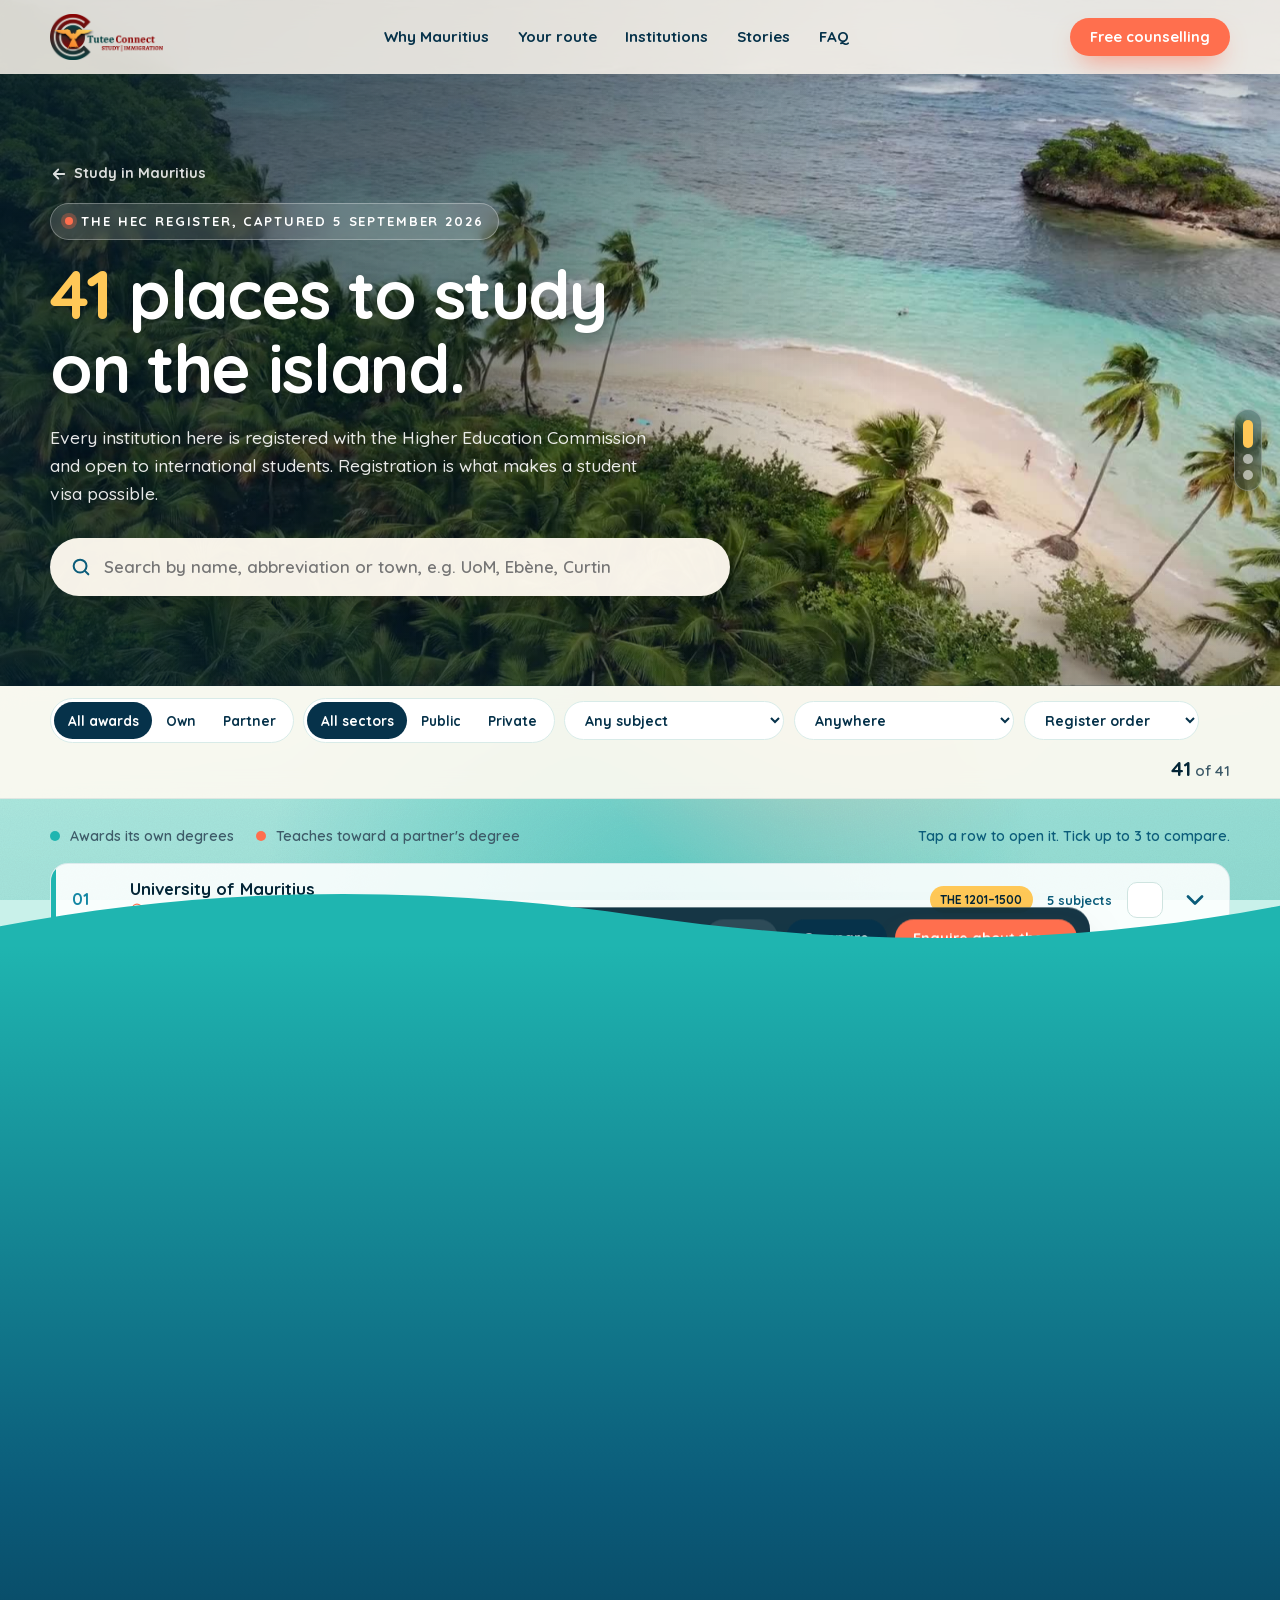
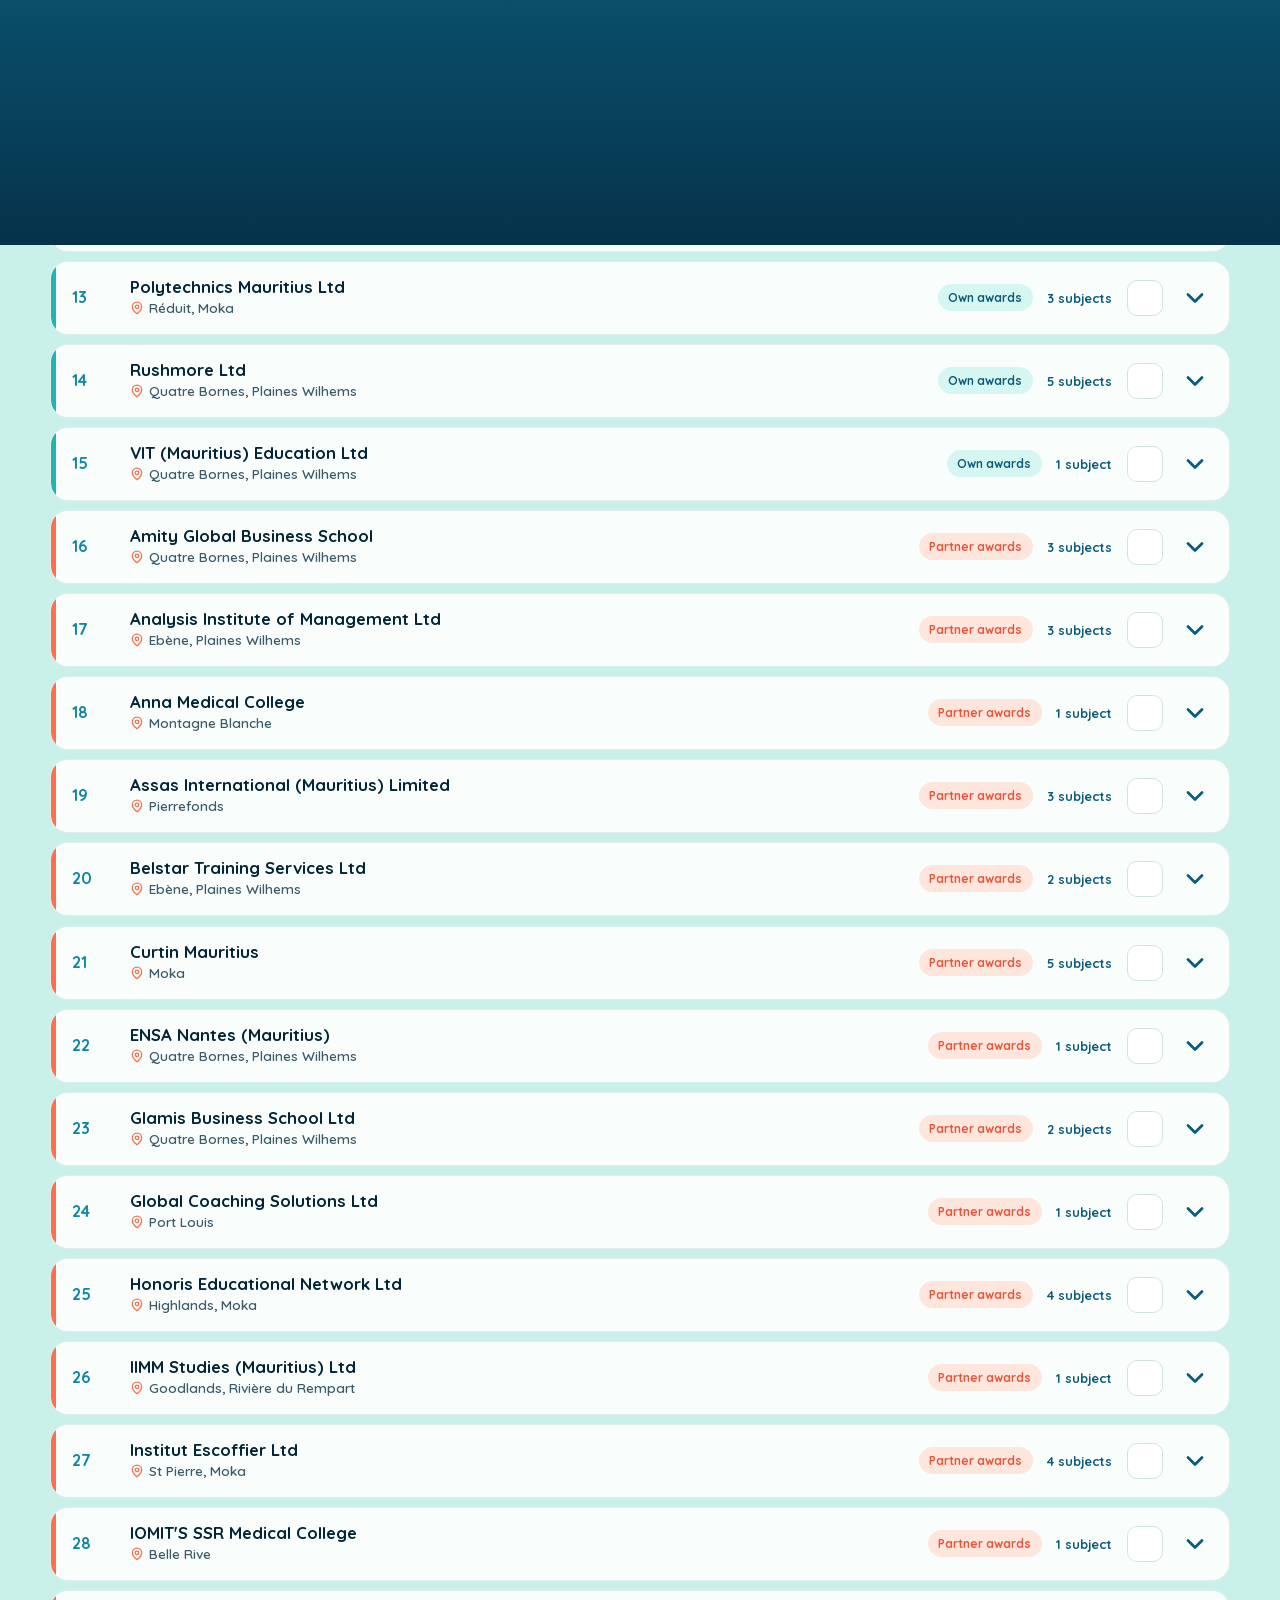
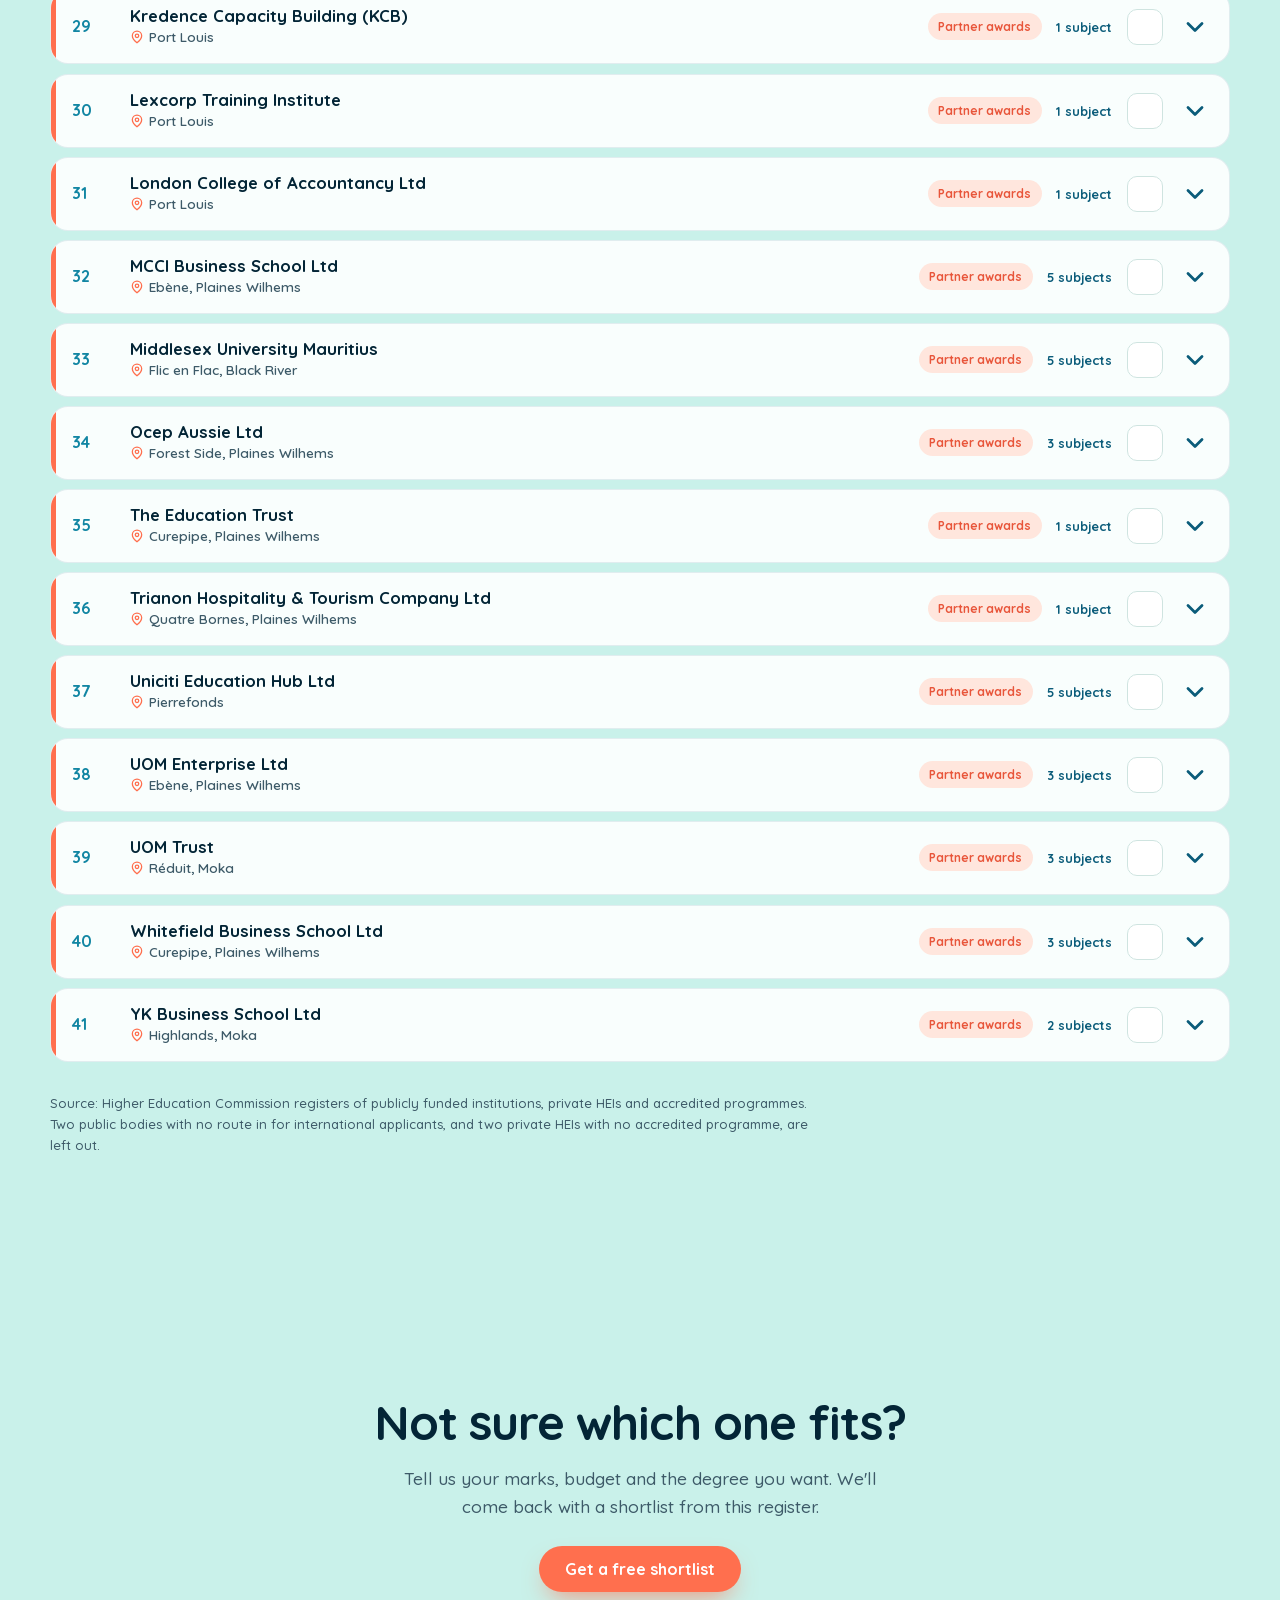
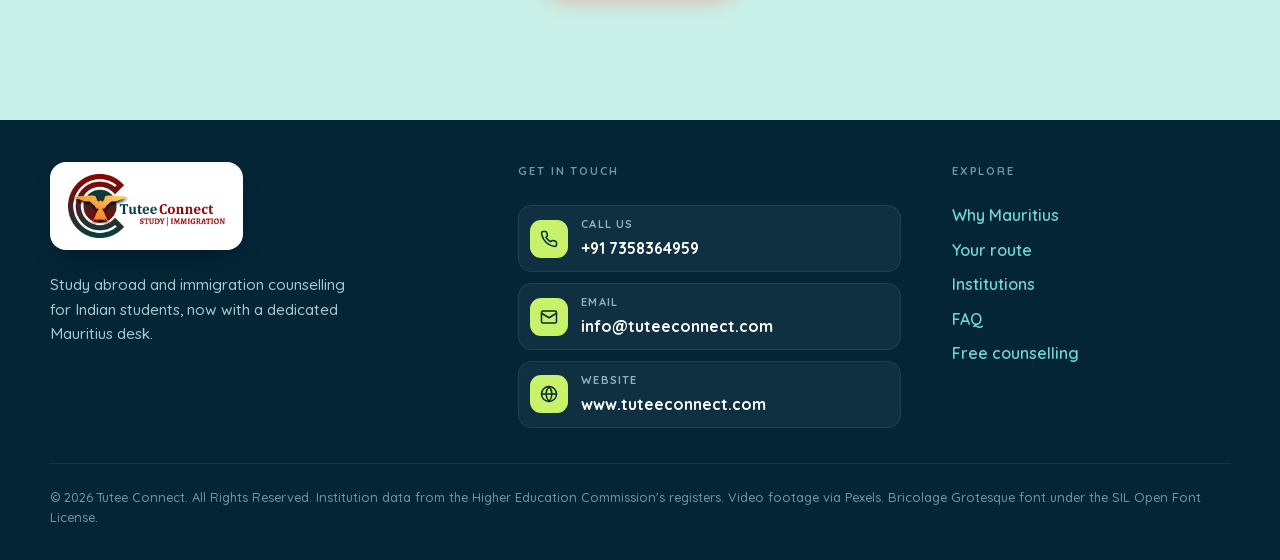
==== commit 04ecc7e3: "Mauritius UI and layout changes" ====
--- a/island-institutions.html
+++ b/island-institutions.html
@@ -16,7 +16,7 @@
 <body class="dir-page">
 <header class="nav" data-nav>
   <div class="wrap nav-inner">
-    <a class="nav-logo" href="island.html" aria-label="Tutee Connect home"><img src="./assets/img/logo/logo.png" alt="Tutee Connect — Study | Immigration" width="220" height="86"></a>
+    <a class="nav-logo" href="island.html" aria-label="Tutee Connect home"><img src="./assets/img/logo/logo-hd.png" alt="Tutee Connect — Study | Immigration" width="220" height="90"></a>
     <ul class="nav-links" data-nav-links><li><a href="island.html#why">Why Mauritius</a></li><li><a href="island.html#journey">Your route</a></li><li><a href="island-institutions.html">Institutions</a></li><li><a href="island.html#reviews">Stories</a></li><li><a href="island.html#faq">FAQ</a></li></ul>
     <a class="btn btn-coral nav-cta" href="island.html#contact" data-ripple>Free counselling</a>
     <button class="nav-toggle" type="button" aria-label="Open menu" aria-expanded="false" data-nav-toggle>
@@ -118,13 +118,23 @@
 
 <footer class="footer">
   <div class="wrap">
-    <div class="footer-inner">
-      <div class="footer-brand"><img src="./assets/img/logo/logo.png" alt="Tutee Connect" width="160" height="62"></div>
-      <nav aria-label="Footer">
-        <a href="island.html#why">Why Mauritius</a><a href="island.html#journey">Your route</a><a href="island.html#faq">FAQ</a><a href="island-institutions.html">Institutions</a><a href="island.html#contact">Contact</a>
+    <div class="footer-grid">
+      <div class="footer-brand">
+        <span class="footer-logo"><img src="./assets/img/logo/logo-hd.png" alt="Tutee Connect — Study | Immigration" width="200" height="81"></span>
+        <p>Study abroad and immigration counselling for Indian students, now with a dedicated Mauritius desk.</p>
+      </div>
+      <div class="footer-contact">
+        <span class="footer-k">Get in touch</span>
+        <a class="fc" href="tel:+917358364959"><span class="fc-ic"><svg viewBox="0 0 24 24" fill="none" stroke="currentColor" stroke-width="2" stroke-linecap="round" stroke-linejoin="round" aria-hidden="true"><path d="M22 16.9v3a2 2 0 0 1-2.2 2 19.8 19.8 0 0 1-8.6-3.1 19.5 19.5 0 0 1-6-6A19.8 19.8 0 0 1 2.1 4.2 2 2 0 0 1 4.1 2h3a2 2 0 0 1 2 1.7c.1.9.4 1.8.7 2.7a2 2 0 0 1-.5 2.1L8 9.8a16 16 0 0 0 6 6l1.3-1.3a2 2 0 0 1 2.1-.4c.9.3 1.8.6 2.7.7a2 2 0 0 1 1.7 2z"/></svg></span><span><small>Call us</small>+91 7358364959</span></a>
+        <a class="fc" href="mailto:info@tuteeconnect.com"><span class="fc-ic"><svg viewBox="0 0 24 24" fill="none" stroke="currentColor" stroke-width="2" stroke-linecap="round" stroke-linejoin="round" aria-hidden="true"><rect x="2" y="4" width="20" height="16" rx="2"/><path d="m22 7-10 6L2 7"/></svg></span><span><small>Email</small>info@tuteeconnect.com</span></a>
+        <a class="fc" href="https://www.tuteeconnect.com" target="_blank" rel="noopener"><span class="fc-ic"><svg viewBox="0 0 24 24" fill="none" stroke="currentColor" stroke-width="2" stroke-linecap="round" stroke-linejoin="round" aria-hidden="true"><circle cx="12" cy="12" r="10"/><path d="M2 12h20M12 2a15.3 15.3 0 0 1 4 10 15.3 15.3 0 0 1-4 10 15.3 15.3 0 0 1-4-10 15.3 15.3 0 0 1 4-10z"/></svg></span><span><small>Website</small>www.tuteeconnect.com</span></a>
+      </div>
+      <nav class="footer-links" aria-label="Footer">
+        <span class="footer-k">Explore</span>
+        <a href="island.html#why">Why Mauritius</a><a href="island.html#journey">Your route</a><a href="island-institutions.html">Institutions</a><a href="island.html#faq">FAQ</a><a href="island.html#contact">Free counselling</a>
       </nav>
     </div>
-    <small>© <span data-year>2026</span> Tutee Connect. All Rights Reserved. Institution data from the Higher Education Commission's registers. Video footage via Pexels. Bricolage Grotesque font under the SIL Open Font License.</small>
+    <small class="footer-legal">© <span data-year>2026</span> Tutee Connect. All Rights Reserved. Institution data from the Higher Education Commission's registers. Video footage via Pexels. Bricolage Grotesque font under the SIL Open Font License.</small>
   </div>
 </footer>
 </body>
--- a/assets/css/island.css
+++ b/assets/css/island.css
@@ -101,50 +101,36 @@
 
 /* ------------------------------------------------------------ BOTTLES — shoreline */
 .bottles { background: transparent; }
-.sea-strip { position: relative; height: 230px; overflow: hidden; }
-.sea-waves { position: absolute; inset: 90px 0 0; background: linear-gradient(180deg, #6fd8cf, #1286a3); -webkit-mask: linear-gradient(180deg, #000 70%, transparent); mask: linear-gradient(180deg, #000 70%, transparent); }
+
 .sw { position: absolute; left: 0; width: 200%; height: 40px; background-repeat: repeat-x; animation: sw 9s linear infinite; }
 .sw1 { top: -26px; height: 28px; background-size: 320px 28px; background-image: url("data:image/svg+xml,%3Csvg xmlns='http://www.w3.org/2000/svg' viewBox='0 0 320 28'%3E%3Cpath d='M0 18 C40 6 80 6 120 14 S200 26 240 16 S300 6 320 18 V28 H0Z' fill='%236fd8cf'/%3E%3C/svg%3E"); animation-duration: 12s; }
 .sw2 { top: 30px; opacity: .45; background-size: 160px 40px; animation-duration: 13s; animation-direction: reverse; background-image: radial-gradient(ellipse 60px 10px at 80px 20px, rgba(255, 255, 255, .7), transparent); }
 .sw3 { top: 80px; opacity: .35; background-size: 160px 40px; animation-duration: 7s; background-image: radial-gradient(ellipse 50px 8px at 40px 20px, rgba(255, 255, 255, .7), transparent); }
 @keyframes sw { to { transform: translateX(-320px); } }
-.bottle-row { position: absolute; inset: 0; display: flex; justify-content: center; align-items: flex-start; gap: clamp(1rem, 6vw, 5rem); padding-top: 34px; }
-.bottle-btn { background: none; border: 0; padding: 0; cursor: pointer; width: 92px; display: grid; justify-items: center; gap: .3rem; animation: float 5s ease-in-out infinite; }
-.bottle-btn:nth-child(2) { animation-delay: -1.2s; } .bottle-btn:nth-child(3) { animation-delay: -2.5s; } .bottle-btn:nth-child(4) { animation-delay: -3.7s; }
-.bottle-btn svg { width: 92px; height: 92px; overflow: visible; transition: transform .5s var(--ease); transform: rotate(-24deg); }
-.bottle-btn:hover svg { transform: rotate(-12deg) translateY(-6px); }
-.bottle-btn.open svg { transform: rotate(0deg) translateY(-28px); }
-.bottle-btn.open { animation-play-state: paused; }
-.bottle-btn .cork, .bottle-btn .inside { transform-box: fill-box; transform-origin: 50% 50%; transition: transform .45s var(--ease), opacity .45s ease; }
-.bottle-btn.uncorked .cork { transform: translate(14px, -26px) rotate(70deg); opacity: 0; }
-.bottle-btn.emptied .inside { opacity: 0; transform: translateY(-20px); }
-.bottle-btn > span { font-size: .78rem; font-weight: 700; color: var(--white); background: rgba(3, 37, 54, .5); padding: .15rem .55rem; border-radius: 999px; transition: background .3s ease; }
-.bottle-btn.open > span { background: var(--coral); }
-@keyframes float { 0%, 100% { translate: 0 0; rotate: -3deg; } 50% { translate: 0 10px; rotate: 3deg; } }
-.msg-stage { position: relative; min-height: 240px; display: grid; place-items: center; margin-top: 1rem; transition: min-height .5s var(--ease); }
 .msg-hint { color: var(--ink-soft); font-weight: 700; display: flex; align-items: center; gap: .6rem; transition: opacity .3s ease; }
 .msg-hint::before { content: ""; width: 10px; height: 10px; border-radius: 50%; background: var(--coral); animation: beacon 2.4s ease-in-out infinite; }
-.note-paper { position: absolute; left: 50%; top: 0; width: min(720px, 100%); transform: translateX(-50%); background: #fff8e6; border-radius: 6px; padding: 2rem 2.2rem; box-shadow: 0 22px 40px -24px rgba(6, 50, 74, .45); background-image: repeating-linear-gradient(180deg, transparent 0 31px, rgba(204, 168, 104, .25) 31px 32px); }
-.note-paper::before, .note-paper::after { content: ""; position: absolute; top: -10px; bottom: -10px; width: 20px; background: linear-gradient(90deg, #e6cf9c, #f6e6bf 45%, #dcc18a); border-radius: 10px; box-shadow: 0 4px 10px -4px rgba(0, 0, 0, .25); }
 @property --u { syntax: '<number>'; inherits: true; initial-value: 1; }
-.note-paper { --u: 1; clip-path: inset(-14px calc((1 - var(--u)) * 50%) -14px calc((1 - var(--u)) * 50%)); }
-.note-paper::before { left: calc((1 - var(--u)) * 50% - 10px); } .note-paper::after { right: calc((1 - var(--u)) * 50% - 10px); }
-.note-paper > * { opacity: calc(var(--u) * 1.6 - .6); }
-.note-num { font-size: .78rem; font-weight: 700; letter-spacing: .14em; text-transform: uppercase; color: var(--coral-600); }
-.note-paper h3 { font-size: 1.5rem; margin: .5rem 0 .6rem; }
-.note-paper p { color: var(--ink-soft); font-size: 1.05rem; line-height: 2rem; }
-.fly-scroll { position: fixed; z-index: 60; width: 18px; height: 54px; margin: -27px 0 0 -9px; left: 0; top: 0; border-radius: 9px; pointer-events: none; background: linear-gradient(90deg, #dcc18a, #fff4d6 45%, #e2c992); box-shadow: 0 6px 14px -6px rgba(0, 0, 0, .35); }
-.fly-scroll::before, .fly-scroll::after { content: ""; position: absolute; left: -3px; right: -3px; height: 6px; border-radius: 3px; background: #c9a467; }
-.fly-scroll::before { top: -2px; } .fly-scroll::after { bottom: -2px; }
 
 /* ------------------------------------------------------------ footer */
 .footer { background: var(--ocean-950); color: #a9c9d4; padding: 2.6rem 0 2rem; }
-.footer-inner { display: flex; flex-wrap: wrap; justify-content: space-between; gap: 1.5rem; align-items: center; }
-.footer-brand img { height: 44px; width: auto; background: var(--white); padding: 6px 10px; border-radius: 12px; }
 .footer a { color: var(--lagoon-300); text-decoration: none; font-weight: 700; }
+.footer-grid { display: grid; grid-template-columns: minmax(0, 1.2fr) minmax(0, 1.1fr) minmax(0, .8fr); gap: clamp(1.8rem, 4vw, 3.5rem); align-items: start; }
+.footer-logo { display: inline-block; background: #fff; padding: 12px 18px; border-radius: 16px; box-shadow: 0 14px 30px -18px rgba(0, 0, 0, .6); }
+.footer-logo img { display: block; height: 64px; width: auto; }
+.footer-brand p { margin: 1rem 0 0; max-width: 34ch; font-size: .95rem; line-height: 1.6; color: #a9c9d4; }
+.footer-k { display: block; margin-bottom: .9rem; font-size: .72rem; font-weight: 700; letter-spacing: .16em; text-transform: uppercase; color: #6f97a6; }
+.footer-contact { display: grid; gap: .65rem; }
+.footer .fc { display: flex; align-items: center; gap: .85rem; padding: .65rem .9rem .65rem .65rem; border-radius: 14px; background: rgba(255, 255, 255, .05); border: 1px solid rgba(255, 255, 255, .08); color: #fff; font-weight: 700; font-size: .98rem; transition: background .25s ease, border-color .25s ease, transform .25s ease; }
+.footer .fc:hover { background: rgba(201, 242, 107, .1); border-color: rgba(201, 242, 107, .35); color: #fff; transform: translateX(3px); }
+.fc-ic { flex: none; display: grid; place-items: center; width: 38px; height: 38px; border-radius: 11px; background: var(--lime, #c9f26b); color: #052a33; }
+.fc-ic svg { width: 18px; height: 18px; }
+.fc small { display: block; font-size: .7rem; font-weight: 700; letter-spacing: .1em; text-transform: uppercase; color: #8fb3c0; margin: 0 0 .1rem; }
+.footer-links { display: grid; gap: .55rem; }
+.footer-links a { font-weight: 600; }
+.footer-legal { display: block; margin-top: 2.2rem; padding-top: 1.4rem; border-top: 1px solid rgba(255, 255, 255, .08); font-size: .8rem; color: #6f97a6; }
+@media (max-width: 900px) { .footer-grid { grid-template-columns: minmax(0, 1fr) minmax(0, 1fr); } .footer-brand { grid-column: 1 / -1; } }
+@media (max-width: 600px) { .footer-grid { grid-template-columns: minmax(0, 1fr); } .footer-logo img { height: 54px; } }
 .footer a:hover { color: var(--white); }
-.footer nav { display: flex; gap: 1.4rem; flex-wrap: wrap; }
-.footer small { display: block; margin-top: 1.6rem; font-size: .8rem; color: #6f97a6; }
 
 
 
@@ -283,16 +269,112 @@
 .leak.l1 { width: 70vw; height: 60vw; left: -22vw; top: -24vw; background: radial-gradient(circle, rgba(255, 200, 120, .6), rgba(255, 200, 120, 0) 65%); }
 .leak.l2 { width: 60vw; height: 60vw; right: -18vw; bottom: -24vw; background: radial-gradient(circle, rgba(255, 160, 120, .4), rgba(255, 160, 120, 0) 65%); animation-delay: -9s; }
 .leaves { position: absolute; inset: -10%; transform: translate3d(calc(var(--px, 0) * 20px), calc(var(--py, 0) * 14px), 0); transition: transform .8s var(--ease); }
-.leaf { position: absolute; width: 520px; height: 520px; background: url("data:image/svg+xml,%3Csvg xmlns='http://www.w3.org/2000/svg' viewBox='0 0 400 400'%3E%3Cg fill='%23000'%3E%3Cpath d='M200 200 C240 120 330 90 400 110 C340 120 300 150 270 190 C320 170 360 175 390 195 C330 195 290 210 255 235 C300 235 330 250 350 275 C300 260 250 255 200 200Z'/%3E%3Cpath d='M200 200 C160 120 70 90 0 110 C60 120 100 150 130 190 C80 170 40 175 10 195 C70 195 110 210 145 235 C100 235 70 250 50 275 C100 260 150 255 200 200Z'/%3E%3Cpath d='M200 200 C190 120 210 50 250 0 C230 60 228 110 235 150 C250 100 280 70 310 55 C280 100 260 150 255 190Z'/%3E%3Cpath d='M196 205 L204 205 L214 400 L186 400Z'/%3E%3C/g%3E%3C/svg%3E") center / contain no-repeat; opacity: .06; transform-origin: 50% 100%; animation: sway 9s ease-in-out infinite alternate; }
-.leaf.f1 { left: -60px; top: -120px; transform: rotate(160deg); }
-.leaf.f2 { right: -80px; top: 10%; width: 640px; height: 640px; animation-duration: 11s; animation-delay: -4s; }
-.leaf.f3 { left: 35%; bottom: -260px; width: 460px; height: 460px; opacity: .045; animation-duration: 13s; }
-@keyframes sway { from { rotate: -4deg; } to { rotate: 5deg; } }
+/* warm gradient mesh: sun-coloured fields drifting over the sand, with a soft lagoon ribbon */
+.glow { position: absolute; border-radius: 50%; will-change: transform; }
+.glow.g1 { width: 62vw; height: 62vw; left: -14vw; top: -18vw; background: radial-gradient(circle at 50% 50%, rgba(255, 186, 120, .75), rgba(255, 186, 120, 0) 66%); animation: glow-a 24s ease-in-out infinite alternate; }
+.glow.g2 { width: 54vw; height: 54vw; right: -16vw; top: 6%; background: radial-gradient(circle, rgba(255, 150, 110, .32), rgba(255, 150, 110, 0) 66%); animation: glow-b 29s ease-in-out infinite alternate; }
+.glow.g3 { width: 48vw; height: 48vw; left: 28%; bottom: -22vw; background: radial-gradient(circle, rgba(255, 214, 102, .6), rgba(255, 214, 102, 0) 66%); animation: glow-a 21s ease-in-out infinite alternate-reverse; }
+.glow.g4 { width: 40vw; height: 40vw; left: -10vw; bottom: -6vw; background: radial-gradient(circle, rgba(255, 220, 160, .35), rgba(255, 220, 160, 0) 66%); animation: glow-b 33s ease-in-out infinite alternate-reverse; }
+.ribbon { position: absolute; left: -20%; right: -20%; top: 38%; height: 46vh; background: linear-gradient(100deg, rgba(255, 236, 200, 0) 10%, rgba(255, 240, 210, .45) 40%, rgba(255, 214, 150, .25) 62%, rgba(255, 236, 200, 0) 85%); border-radius: 50%; filter: blur(30px); transform: rotate(-7deg); animation: ribbon 20s ease-in-out infinite alternate; }
+@keyframes glow-a { from { transform: translate3d(0, 0, 0) scale(1); } to { transform: translate3d(8vw, 6vh, 0) scale(1.15); } }
+@keyframes glow-b { from { transform: translate3d(0, 0, 0) scale(1.1); } to { transform: translate3d(-7vw, 8vh, 0) scale(.92); } }
+@keyframes ribbon { from { transform: rotate(-7deg) translateX(-4%); } to { transform: rotate(-3deg) translateX(4%) scaleY(1.15); } }
+
+/* bottles section = one beach scene that scrolls as a piece: sand and palms on top, the sea filling the lower half */
+.bottles { position: relative; display: flex; flex-direction: column; min-height: 100vh; padding: 0; }
+.beach-top { position: relative; z-index: 2; min-height: 50vh; display: flex; align-items: flex-end; padding: clamp(96px, 12vh, 130px) 0 clamp(28px, 4vh, 48px); }
+.beach-top > .wrap { position: relative; z-index: 2; width: 100%; }
+.sea-zone { position: relative; z-index: 1; flex: 1; min-height: 50vh; padding-bottom: clamp(56px, 8vh, 96px); }
+.sea-bg { position: absolute; inset: -12px 0 0; overflow: hidden; background: linear-gradient(180deg, #74dbd2 0%, #3cbcbf 22%, #1b98ad 58%, #0d7894 100%);
+  -webkit-mask: url("data:image/svg+xml,%3Csvg xmlns='http://www.w3.org/2000/svg' viewBox='0 0 160 24'%3E%3Cpath d='M0 24 V12 C20 4 60 4 80 12 C100 20 140 20 160 12 V24 Z' fill='%23000'/%3E%3C/svg%3E") 0 0 / 160px 24px repeat-x, linear-gradient(#000 calc(100% - 160px), transparent) 0 23px / 100% calc(100% - 23px) no-repeat;
+  mask: url("data:image/svg+xml,%3Csvg xmlns='http://www.w3.org/2000/svg' viewBox='0 0 160 24'%3E%3Cpath d='M0 24 V12 C20 4 60 4 80 12 C100 20 140 20 160 12 V24 Z' fill='%23000'/%3E%3C/svg%3E") 0 0 / 160px 24px repeat-x, linear-gradient(#000 calc(100% - 160px), transparent) 0 23px / 100% calc(100% - 23px) no-repeat; animation: sea-edge 10s linear infinite; }
+.sea-zone::before { content: ""; position: absolute; left: 0; right: 0; top: -12px; height: 24px; z-index: 1; pointer-events: none; background: url("data:image/svg+xml,%3Csvg xmlns='http://www.w3.org/2000/svg' viewBox='0 0 160 24'%3E%3Cpath d='M0 12 C20 4 60 4 80 12 C100 20 140 20 160 12' fill='none' stroke='%23ffffff' stroke-width='3.5' stroke-linecap='round'/%3E%3C/svg%3E") 0 0 / 160px 24px repeat-x; animation: sea-foam 10s linear infinite; }
+.sea-zone::after { content: ""; position: absolute; left: 0; right: 0; top: -30px; height: 20px; pointer-events: none; background: linear-gradient(180deg, rgba(214, 170, 110, 0), rgba(214, 170, 110, .25)); }
+@keyframes sea-edge { to { -webkit-mask-position: 160px 0, 0 23px; mask-position: 160px 0, 0 23px; } }
+@keyframes sea-foam { to { background-position: 160px 0; } }
+.sea-bg .sw { position: absolute; left: 0; width: 200%; height: 40px; background-repeat: repeat-x; animation: sw 9s linear infinite; }
+.sea-bg .sw2 { top: 70px; opacity: .5; }
+.sea-bg .sw3 { top: 150px; opacity: .4; }
+.sea-bg .sw4 { top: 250px; opacity: .3; background-size: 200px 40px; animation-duration: 15s; background-image: radial-gradient(ellipse 70px 9px at 100px 20px, rgba(255, 255, 255, .6), transparent); }
+.bottles .msg-hint { color: #fff; text-shadow: 0 1px 8px rgba(3, 50, 70, .4); }
+
+.bottles .msg-hint { position: absolute; left: 0; right: 0; bottom: 6px; justify-content: center; color: #fff; text-shadow: 0 1px 8px rgba(3, 50, 70, .45); }
+
+/* buoys: each one raises a flag with one thing to know */
+.buoy-field { position: relative; z-index: 2; height: 380px; max-width: 1120px; margin: 0 auto; }
+.buoy-row { position: absolute; left: 0; right: 0; bottom: 34px; display: flex; justify-content: space-evenly; align-items: flex-end; }
+.buoy { position: relative; width: 84px; height: 260px; padding: 0; border: 0; background: none; cursor: pointer; -webkit-tap-highlight-color: transparent; }
+.buoy:focus-visible { outline: 3px solid var(--sun); outline-offset: 4px; border-radius: 12px; }
+.buoy-body { position: absolute; inset: 0; animation: buoy-bob 3.8s ease-in-out infinite; transition: translate .6s cubic-bezier(.3, 1.5, .45, 1), opacity .35s ease, filter .35s ease; }
+.buoy:nth-child(2) .buoy-body { animation-delay: -1s; } .buoy:nth-child(3) .buoy-body { animation-delay: -2.1s; } .buoy:nth-child(4) .buoy-body { animation-delay: -2.9s; }
+.buoy svg { width: 100%; height: 100%; overflow: visible; display: block; }
+@keyframes buoy-bob { 0%, 100% { transform: translateY(0) rotate(-3deg); } 50% { transform: translateY(7px) rotate(3deg); } }
+.buoy .pennant { transform-box: fill-box; transform-origin: 0 50%; transition: transform .35s ease, opacity .25s ease; animation: pennant 1.6s ease-in-out infinite alternate; }
+@keyframes pennant { to { transform: skewY(-8deg) scaleX(.9); } }
+.buoy .lamp { animation: lamp 2.4s ease-in-out infinite; }
+@keyframes lamp { 50% { opacity: .35; } }
+.buoy:hover .buoy-body { translate: 0 -6px; }
+.buoy.up .buoy-body { translate: 0 -18px; }
+.buoy.up .pennant { transform: scaleX(0); opacity: 0; animation: none; }
+.buoy-field.has-up .buoy:not(.up) .buoy-body { opacity: .55; filter: saturate(.7); }
+.buoy-ripple { position: absolute; left: 50%; bottom: 30px; width: 110px; height: 22px; margin-left: -55px; border-radius: 50%; border: 2px solid rgba(255, 255, 255, .55); animation: ripple 3.2s ease-out infinite; pointer-events: none; }
+.buoy-ripple.r2 { animation-delay: -1.6s; }
+@keyframes ripple { 0% { transform: scale(.45); opacity: .9; } 100% { transform: scale(1.25); opacity: 0; } }
+.buoy-num { position: absolute; left: 50%; bottom: 0; transform: translateX(-50%); font-size: .75rem; font-weight: 700; color: #fff; background: rgba(3, 37, 54, .55); padding: .12rem .55rem; border-radius: 999px; white-space: nowrap; transition: background .3s ease; }
+.buoy.up .buoy-num { background: var(--coral); }
+/* the flag: a cloth banner that unfurls from the pole */
+.flag { position: absolute; z-index: 5; top: 0; left: 0; width: min(390px, calc(100% - 24px)); padding: 1.15rem 2.6rem 1.25rem 1.3rem; color: var(--deep); background: linear-gradient(180deg, #fffaf0, #fff3dc); border-top: 6px solid var(--coral); box-shadow: 0 22px 34px -20px rgba(3, 40, 60, .55);
+  clip-path: polygon(0 0, 100% 0, calc(100% - 22px) 50%, 100% 100%, 0 100%); transform-origin: 0 0; transform: scaleX(0) skewY(6deg); opacity: 0; pointer-events: none; transition: transform .55s cubic-bezier(.3, 1.25, .45, 1), opacity .2s ease; }
+.flag.to-left { padding: 1.15rem 1.3rem 1.25rem 2.6rem; clip-path: polygon(0 0, 100% 0, 100% 100%, 0 100%, 22px 50%); transform-origin: 100% 0; transform: scaleX(0) skewY(-6deg); }
+.flag.centre { clip-path: none; border-radius: 6px; transform-origin: 50% 0; transform: scaleY(0); }
+.flag.on { opacity: 1; pointer-events: auto; transform: none; animation: flutter 2.8s ease-in-out .6s infinite alternate; }
+@keyframes flutter { to { transform: skewY(-1.2deg) scaleX(.985); } }
+.flag.to-left.on { animation-name: flutter-l; } @keyframes flutter-l { to { transform: skewY(1.2deg) scaleX(.985); } }
+.flag.centre.on { animation: none; }
+.flag-num { display: block; font-size: .72rem; font-weight: 700; letter-spacing: .14em; text-transform: uppercase; color: var(--coral); }
+.flag h3 { margin: .25rem 0 .4rem; font-size: 1.2rem; line-height: 1.2; letter-spacing: -.02em; }
+.flag p { margin: 0; font-size: .95rem; line-height: 1.55; color: var(--ink-soft); }
+.flag::after { content: ""; position: absolute; inset: 0; background: repeating-linear-gradient(90deg, rgba(255, 255, 255, 0) 0 40px, rgba(210, 180, 130, .08) 40px 42px); pointer-events: none; }
+@media (max-width: 640px) { .buoy-field { height: 420px; } .buoy { width: 62px; height: 192px; } .buoy-ripple { width: 84px; margin-left: -42px; bottom: 24px; } }
+
+.beach-decor { position: absolute; inset: 0; z-index: 1; pointer-events: none; }
+.palms { position: absolute; inset: 0; }
+.palm { position: absolute; bottom: -18px; height: min(44vh, 430px); width: auto; overflow: visible; filter: drop-shadow(0 14px 14px rgba(150, 100, 50, .2)); }
+.palm .fronds { transform-box: view-box; transform-origin: 120px 70px; animation: palm-sway 6s ease-in-out infinite alternate; }
+.palm.p-left { left: 1vw; transform: rotate(8deg); transform-origin: 55% 100%; }
+.palm.p-left2 { left: 10vw; height: min(32vh, 310px); transform: rotate(-6deg); transform-origin: 55% 100%; }
+.palm.p-left2 .fronds { animation-delay: -2.5s; animation-duration: 7s; }
+.palm.p-right { right: 2vw; height: min(40vh, 390px); transform: scaleX(-1) rotate(9deg); transform-origin: 45% 100%; }
+.palm.p-right .fronds { animation-delay: -4s; }
+@keyframes palm-sway { from { transform: rotate(-3deg); } to { transform: rotate(3.5deg); } }
+.shells { position: absolute; left: 0; right: 0; bottom: 0; height: 40%; }
+.sh { position: absolute; filter: drop-shadow(0 3px 2px rgba(160, 110, 60, .25)); }
+.sh.s1 { width: 30px; left: 22%; bottom: 14%; transform: rotate(-14deg); }
+.sh.s2 { width: 26px; left: 30%; bottom: 40%; transform: rotate(18deg); }
+.sh.s3 { width: 38px; right: 24%; bottom: 18%; }
+.sh.s4 { width: 20px; right: 18%; bottom: 46%; transform: rotate(-28deg); }
+.sh.s5 { width: 22px; right: 33%; bottom: 8%; transform: rotate(22deg); opacity: .9; }
+@media (max-width: 900px) { .palm.p-left2, .sh.s2, .sh.s5 { display: none; } .palm.p-left, .palm.p-right { height: 240px; } .palm.p-left { left: -60px; } .palm.p-right { right: -60px; } }
+@media (max-width: 640px) { .beach-top { min-height: 44vh; } .palm.p-left, .palm.p-right { height: 130px; } .palm.p-left { left: -46px; } .palm.p-right { right: -46px; } .sh { display: none; } }
 
 /* reef (register) */
-.layer-reef { background: linear-gradient(180deg, #0d86a3 0%, #0a6584 45%, #06415c 100%); }
-.rays { position: absolute; inset: -20% -10% 0; background: repeating-linear-gradient(100deg, rgba(255, 255, 255, 0) 0 60px, rgba(255, 255, 255, .07) 60px 90px, rgba(255, 255, 255, 0) 90px 170px); -webkit-mask: linear-gradient(180deg, #000, transparent 75%); mask: linear-gradient(180deg, #000, transparent 75%); animation: rays 14s ease-in-out infinite alternate; transform-origin: 50% 0; }
-@keyframes rays { from { transform: skewX(-6deg) translateX(-3%); } to { transform: skewX(6deg) translateX(3%); } }
+.layer-reef { background: linear-gradient(160deg, #0b7f98 0%, #075a77 40%, #05344d 100%); }
+/* soft aurora mesh: slow-drifting colour fields instead of light rays */
+.rays { position: absolute; inset: -25%; background:
+    radial-gradient(38% 34% at 22% 26%, rgba(63, 214, 200, .8), transparent 70%),
+    radial-gradient(34% 30% at 78% 18%, rgba(201, 242, 107, .5), transparent 70%),
+    radial-gradient(42% 38% at 70% 72%, rgba(46, 92, 190, .75), transparent 72%),
+    radial-gradient(36% 32% at 18% 80%, rgba(255, 140, 110, .38), transparent 70%);
+  animation: mesh-a 26s ease-in-out infinite alternate; will-change: transform; }
+.rays::before, .rays::after { content: ""; position: absolute; inset: 0; }
+.rays::before { background:
+    radial-gradient(30% 28% at 55% 40%, rgba(120, 236, 222, .5), transparent 70%),
+    radial-gradient(26% 24% at 35% 55%, rgba(201, 242, 107, .18), transparent 70%);
+  animation: mesh-b 19s ease-in-out infinite alternate; }
+.rays::after { background: linear-gradient(115deg, transparent 30%, rgba(255, 255, 255, .06) 48%, transparent 66%); background-size: 260% 100%; animation: mesh-sheen 16s ease-in-out infinite alternate; }
+@keyframes mesh-a { from { transform: translate3d(-4%, -2%, 0) rotate(-6deg) scale(1); } to { transform: translate3d(4%, 3%, 0) rotate(8deg) scale(1.12); } }
+@keyframes mesh-b { from { transform: translate3d(6%, 4%, 0) scale(1.1); } to { transform: translate3d(-6%, -5%, 0) scale(.95); } }
+@keyframes mesh-sheen { from { background-position: 100% 0; } to { background-position: 0 0; } }
 
 /* dunes (FAQ) */
 .layer-dunes { background: linear-gradient(180deg, #fde7d3 0%, #f9d9d4 45%, #eadcf1 100%); }
@@ -757,10 +839,6 @@
 }
 @media (max-width: 640px) {
   .nav-logo img { height: 38px; }
-  .bottle-btn, .bottle-btn svg { width: 64px; }
-  .bottle-btn svg { height: 70px; }
-  .note-paper { padding: 1.6rem 1.3rem; }
-  .msg-stage { min-height: 330px; }
   .row-head { grid-template-columns: minmax(0, 1fr) 36px 28px; gap: .6rem; padding-left: 1.1rem; }
   .row-head .row-idx, .row-head .badge { display: none; }
   .row-inner { padding-left: 1.1rem; }
